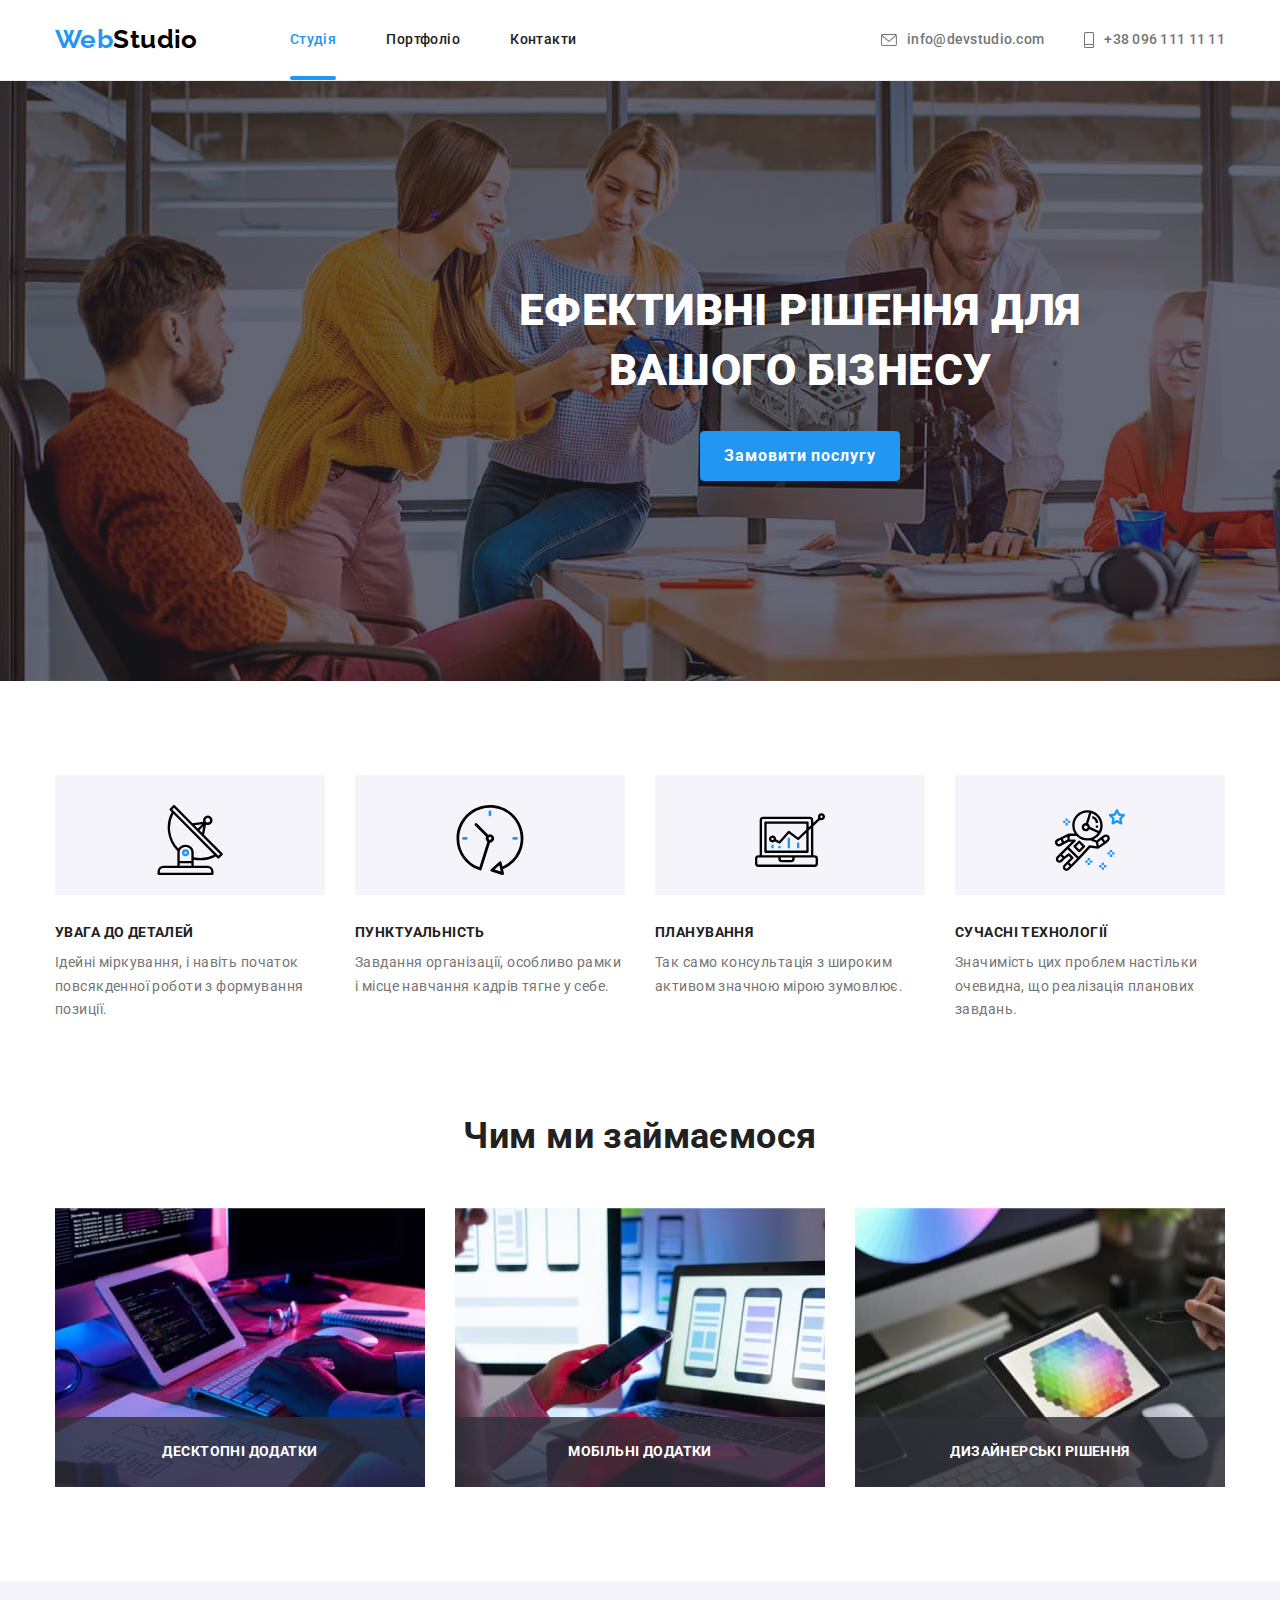
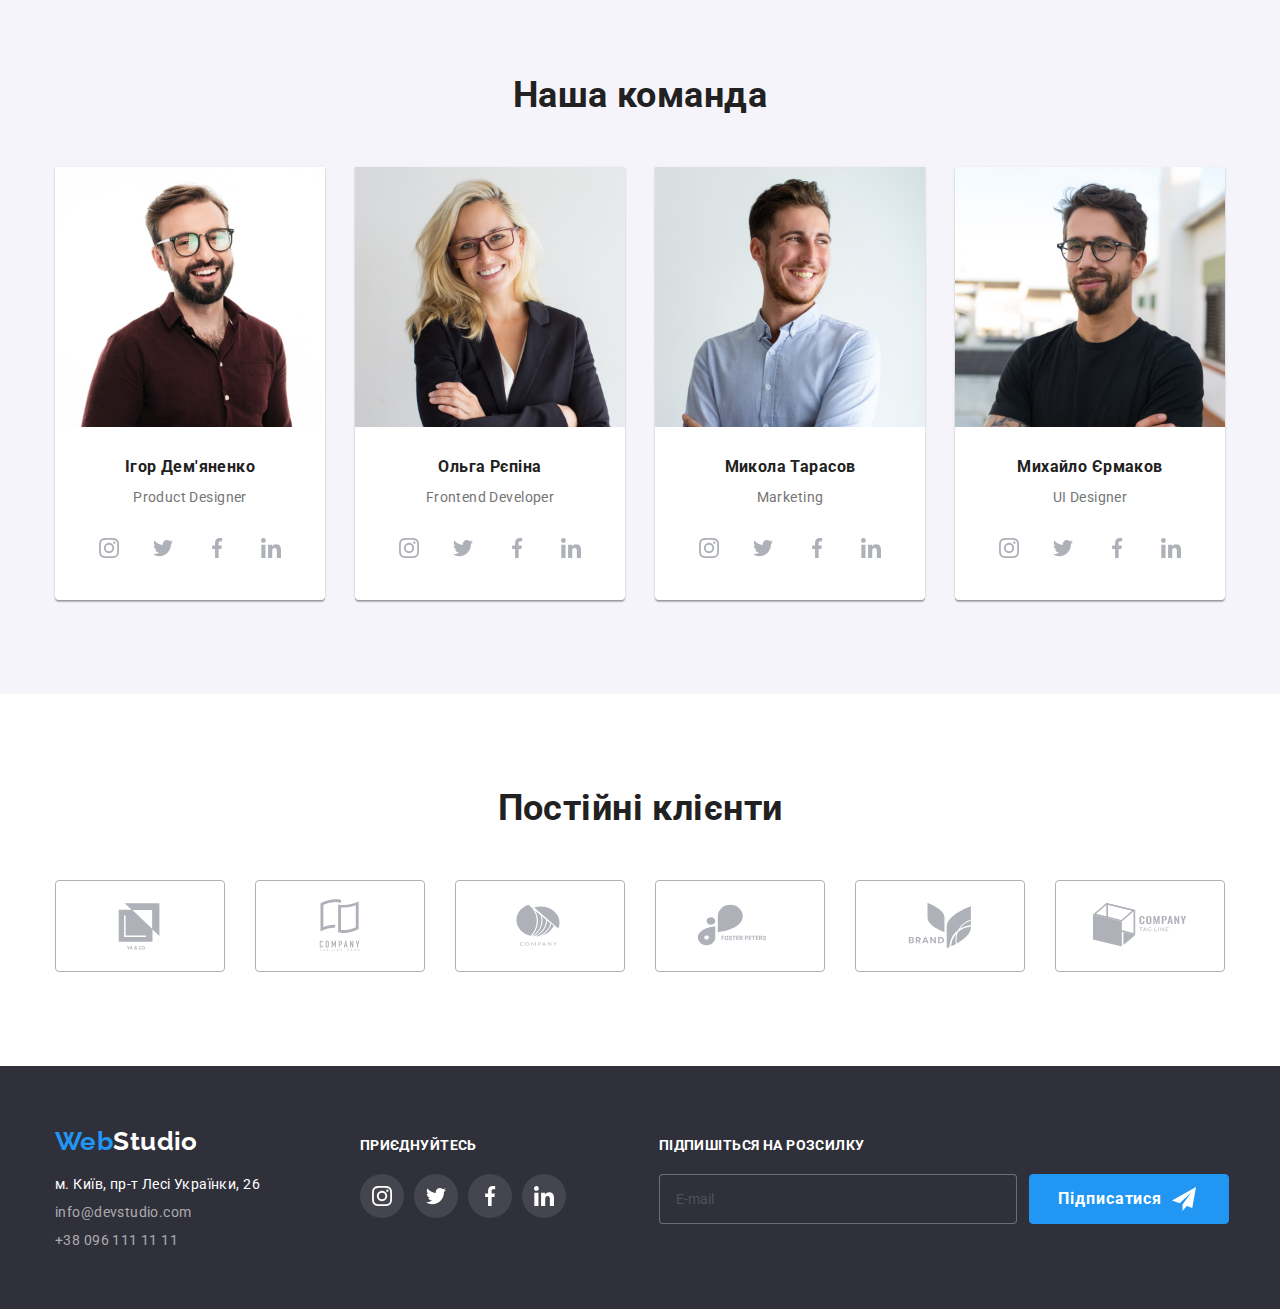
==== index.html @ 2841c22f "виправлення зауважень ментора" ====
<!DOCTYPE html>
<html lang="uk">

<head>
    <meta charset="UTF-8">
    <meta http-equiv="X-UA-Compatible" content="IE=edge">
    <meta name="viewport" content="width=device-width, initial-scale=1.0">
    <title>Студія дизайну</title>
    <link rel="stylesheet" href="https://cdnjs.cloudflare.com/ajax/libs/modern-normalize/1.1.0/modern-normalize.min.css">
    <link rel="preconnect" href="https://fonts.googleapis.com">
    <link rel="preconnect" href="https://fonts.gstatic.com" crossorigin>
    <link href="https://fonts.googleapis.com/css2?family=Raleway:wght@700&family=Roboto:wght@400;500;700;900&display=swap" rel="stylesheet">
    <link rel="stylesheet" href="./css/styles.css">
</head>

<body class="page">

    <!--Шапка, головна навігація-->

    <header class="header">
        <div class="container">
            <nav class="site-nav">
                <a href="./index.html" class="logo list"><span>Web</span>Studio</a>
                    <ul class="site-nav list">
                    <li class="item"><a href="" class="current link list">Студія</a></li>
                    <li class="item"><a href="./portfolio.html" class="link list">Портфоліо</a></li>
                    <li class="item"><a href="" class="link list">Контакти</a></li>
                </ul>
            </nav>        
        
            <ul class="phone-email list">
                
                <li class="item">
                    <a href="mailto:info@devstudio.com" class="list link">
                    <svg class="phone-icon" width="16" height="12">
                        <use href="./images/sprit.svg#envelope"></use>
                    </svg>
                info@devstudio.com</a></li>
                
                <li class="item">
                    <a href="tel:+380961111111" class="list link">
                    <svg class="phone-icon" width="10" height="16">
                        <use href="./images/sprit.svg#vector"></use>
                    </svg>
                    +38 096 111 11 11</a></li>
            </ul>
        </div>
    </header>

    <!--Герой-->

    <main>
        <section class="hero">
            <div class="container">
                <h1 class="hero-title">Ефективні рішення для вашого бізнесу</h1>
                <button data-modal-open type="button" class="button button-primery">Замовити послугу</button>

    <!--Модальне вікно-->

                <div data-modal class="backdrop is-hidden">
                    <div class="modal">
                        <form class="form">
                            <button data-modal-close type="button" class="button-modal">
                                <svg width="18" height="18">
                                    <use href="./images/icon.svg#icon-close"></use>
                                </svg>
                            </button>
                            <div class="text-mod">Залиште свої дані, ми вам передзвонимо</div>
                            <div class="form-fild">
                                <label class="form-label" for="name">
                                    <span class="text-modal">Ім'я</span>
                                </label>
                                <input class="form-input" type="text" name="name" id="name">
                                <span class="modal-icon">
                                    <svg width="18" height="18">
                                        <use href="./images/icon.svg#icon-person"></use>
                                    </svg>
                                </span>
                            </div>
                            <div class="form-fild">
                                <label class="form-label" for="phone">
                                    <span class="text-modal">Телефон</span>
                                </label>
                                <input class="form-input" type="tel" name="phone" id="phone">
                                <span class="modal-icon">
                                    <svg width="18" height="18">
                                        <use href="./images/icon.svg#icon-phone"></use>
                                    </svg>
                                </span>
                            </div>
                            <div class="form-fild">
                                <label class="form-label" for="email">
                                   <span class="text-modal">Пошта</span>
                                </label>
                                <input class="form-input" type="email" name="email" id="email">
                                <span class="modal-icon">
                                    <svg width="18" height="18">
                                        <use href="./images/icon.svg#icon-email"></use>
                                    </svg>
                                </span>
                            </div>
    <!--Відгуки-->
                            <div class="form-fild">
                                <label class="form-label" for="comment">
                                    <span class="text-modal">Коментар</span>
                                </label>
                                <textarea class="form-input comment" name="comment" id="comment" rows="5" placeholder="Введіть текст"></textarea>
                            </div>
    <!--Політикаи приватності, чекбокс-->

                            <label class="check">
                                <input class="check-input" type="checkbox">
                                <span class="check-box"></span>
                                <span class="text-mailing">                                Погоджуюся з розсилкою та приймаю</span>
                                <a class="text-mailing text-doc" href="">Умови договору</a>
                            </label>
                            <button type="submit" class="button-primery">Відправити</button>
                        </form>
                    </div>
                </div>
            </div>
        </section>

    <!--Особливості-->

        <section class="section">
            <div class="container">
                <ul class="advance-box list">
                    <li class="item">
                        <div class="tumba">
                            <svg class="icon" width="70" height="70">
                                <use href="./images/sprit.svg#group"></use>
                            </svg>
                        </div>
                        <h3 class="advances-title">УВАГА ДО ДЕТАЛЕЙ</h3>
                        <p class="advances-text">Ідейні міркування, і навіть початок повсякденної роботи з формування позиції.
                        </p>
                    </li>
                    <li class="item">
                        <div class="tumba">
                            <svg class="icon" width="70" height="70">
                                <use href="./images/sprit.svg#clock"></use>
                            </svg>
                        </div>
                        <h3 class="advances-title">ПУНКТУАЛЬНІСТЬ</h3>
                        <p class="advances-text">Завдання організації, особливо рамки і місце навчання кадрів тягне у себе.
                        </p>
                    </li>
                    <li class="item">
                        <div class="tumba">
                            <svg class="icon" width="70" height="70">
                                <use href="./images/sprit.svg#diagram"></use>
                            </svg>
                        </div>
                        <h3 class="advances-title">ПЛАНУВАННЯ</h3>
                        <p class="advances-text">Так само консультація з широким активом значною мірою зумовлює.
                        </p>
                    </li>
                    <li class="item">
                        <div class="tumba">
                            <svg class="icon" width="70" height="70">
                                <use href="./images/sprit.svg#astronaut"></use>
                            </svg>
                        </div>
                        <h3 class="advances-title">СУЧАСНІ ТЕХНОЛОГІЇ</h3>
                        <p class="advances-text">Значимість цих проблем настільки очевидна, що реалізація планових завдань.
                        </p>
                    </li>
                </ul>
            </div>
        </section>

    <!--Чим ми займаємось-->

        <section class="section work">
           <div class="container">
            <h2 class="work-title">Чим ми займаємося</h2>
            <ul class="work-box list">
                <li class="item">
                    <img src="./images/simatic-1.jpg" alt="семантика сайту" width="370" height="278">
                    <div class="work-decor">
                        <h3 class="work-title-2">Десктопні додатки</h3>
                    </div>
                </li>
                <li class="item">
                    <img src="./images/design-2.jpg" alt="дизайн проекту" width="370" height="278">
                    <div class="work-decor">
                        <h3 class="work-title-2">Мобільні додатки</h3>
                    </div>
                </li >
                <li class="item">
                    <img src="./images/color-design-3.jpg" alt="підбір кольору дизайну" width="370" height="278">
                    <div class="work-decor">
                        <h3 class="work-title-2">Дизайнерські рішення</h3>
                    </div>
                </li>
            </ul>
           </div>
        </section>

    <!--Наша команад-->

        <section class="section team">
            <div class="container">
                <h2 class="work-title">Наша команда</h2>
            <ul class="card-team list">
                <li class="item">
                    <img src="./images/product-designer.jpg" alt="Ігор Дем'яненко" width="270" height="260">
                    <div class="team-content">
                        <h3 class="team-title">Ігор Дем'яненко</h3>
                        <p class="text">Product Designer</p>
                        <ul class="social-linc list">
                            <li>
                                <a class="linc" href="">
                                    <svg height="20" width="20">
                                        <use href="./images/sprit.svg#instagram"></use>
                                    </svg>
                                </a>
                            </li>
                            <li>
                                <a class="linc" href="">
                                    <svg height="20" width="20">
                                        <use href="./images/sprit.svg#twitter"></use>
                                    </svg>
                                </a>
                            </li>
                            <li>
                                <a class="linc" href="">
                                    <svg height="20" width="20">
                                        <use href="./images/sprit.svg#facebook"></use>
                                    </svg>
                                </a>
                            </li>
                            <li>
                                <a class="linc" href="">
                                    <svg height="20" width="20">
                                        <use href="./images/sprit.svg#linkedin" ></use>
                                    </svg>
                                </a>
                            </li>
                        </ul>
                    </div>
                </li>
                <li class="item">
                    <img src="images/frontend-developer.jpg" alt="Ольга Рєпіна" width="270" height="260">
                    <div class="team-content">
                        <h3 class="team-title">Ольга Рєпіна</h3>
                        <p class="text">Frontend Developer</p>
                        <ul class="social-linc list">
                            <li>
                                <a class="linc" href="">
                                    <svg height="20" width="20">
                                        <use href="./images/sprit.svg#instagram"></use>
                                    </svg>
                                </a>
                            </li>
                            <li>
                                <a class="linc" href="">
                                    <svg height="20" width="20">
                                        <use href="./images/sprit.svg#twitter"></use>
                                    </svg>
                                </a>
                            </li>
                            <li>
                                <a class="linc" href="">
                                    <svg height="20" width="20">
                                        <use href="./images/sprit.svg#facebook"></use>
                                    </svg>
                                </a>
                            </li>
                            <li>
                                <a class="linc" href="">
                                    <svg height="20" width="20">
                                        <use href="./images/sprit.svg#linkedin"></use>
                                    </svg>
                                </a>
                            </li>
                        </ul>
                    </div>
                </li>
                <li class="item">
                    <img src="images/marketing.jpg" alt="Микола Тарасов" width="270" height="260">
                    <div class="team-content">
                        <h3 class="team-title">Микола Тарасов</h3>
                        <p class="text">Marketing</p>
                        <ul class="social-linc list">
                            <li>
                                <a class="linc" href="">
                                    <svg height="20" width="20">
                                        <use href="./images/sprit.svg#instagram"></use>
                                    </svg>
                                </a>
                            </li>
                            <li>
                                <a class="linc" href="">
                                    <svg height="20" width="20">
                                        <use href="./images/sprit.svg#twitter"></use>
                                    </svg>
                                </a>
                            </li>
                            <li>
                                <a class="linc" href="">
                                    <svg height="20" width="20">
                                        <use href="./images/sprit.svg#facebook"></use>
                                    </svg>
                                </a>
                            </li>
                            <li>
                                <a class="linc" href="">
                                    <svg height="20" width="20">
                                        <use href="./images/sprit.svg#linkedin"></use>
                                    </svg>
                                </a>
                            </li>
                        </ul>
                    </div>
                </li>
                <li class="item">
                    <img src="images/ui-designer.jpg" alt="Михайло Єрмаков" width="270" height="260">
                    <div class="team-content">
                        <h3 class="team-title">Михайло Єрмаков</h3>
                        <p class="text">UI Designer</p>
                        <ul class="social-linc list">
                            <li>
                                <a class="linc" href="">
                                    <svg height="20" width="20">
                                        <use href="./images/sprit.svg#instagram"></use>
                                    </svg>
                                </a>
                            </li>
                            <li>
                                <a class="linc" href="">
                                    <svg height="20" width="20">
                                        <use href="./images/sprit.svg#twitter"></use>
                                    </svg>
                                </a>
                            </li>
                            <li>
                                <a class="linc" href="">
                                    <svg height="20" width="20">
                                        <use href="./images/sprit.svg#facebook"></use>
                                    </svg>
                                </a>
                            </li>
                            <li>
                                <a class="linc" href="">
                                    <svg height="20" width="20">
                                        <use href="./images/sprit.svg#linkedin"></use>
                                    </svg>
                                </a>
                            </li>
                        </ul>
                    </div>
                </li>
            </ul>
            </div>
        </section>

    <!--Наші клієни-->
        <section class="section client">
            <div class="container">
                <h2 class="client-titel">Постійні клієнти</h2>
            <ul class="list">
                <li class="client-card">
                    <a class="client-icon" href="">
                        <svg width="106" height="60">
                            <use href="./images/sprit.svg#client-1"></use>
                        </svg>
                    </a>
                </li>
                <li class="client-card">
                    <a class="client-icon" href="">
                        <svg width="106" height="60">
                            <use href="./images/sprit.svg#client-2"></use>
                        </svg>
                    </a>
                </li>
                <li class="client-card">
                    <a class="client-icon" href="">
                        <svg width="106" height="60">
                            <use href="./images/sprit.svg#client-3"></use>
                        </svg>
                    </a>
                </li>
                <li class="client-card">
                    <a class="client-icon" href="">
                        <svg width="106" height="60">
                            <use href="./images/sprit.svg#client-4"></use>
                        </svg>
                    </a>
                </li>
                <li class="client-card">
                    <a class="client-icon" href="">
                        <svg width="106" height="60">
                            <use href="./images/sprit.svg#client-5"></use>
                        </svg>
                    </a>
                </li>
                <li class="client-card">
                    <a class="client-icon" href="">
                        <svg width="106" height="60">
                            <use href="./images/sprit.svg#client-6"></use>
                        </svg>
                    </a></li>
            </ul>
            </div>

        </section>

    </main>

    <!--Підвал-->

    <footer class="site-footer">
        <div class="container">
            <div>
                <a href="./index.html" class="logo logo-footer list"><span>Web</span>Studio</a>
                <address>
                    м. Київ, пр-т Лесі Українки, 26
                    <div class="footer-top">
                        <a class="mail-footer link list" href="mailto:info@devstudio.com">info@devstudio.com</a>
                    </div>
                    <div class="footer-top">
                        <a class="mail-footer link list" href="tel:+380961111111">+38 096 111 11 11</a>
                    </div>
                </address>
            </div>
            <div class="footer-social">
                <p class="footer-titel">ПРИЄДНУЙТЕСЬ</p>
                <ul class="social-linc list">
                    <li>
                        <a class="social-footer linc" href="">
                            <svg height="20" width="20">
                                <use href="./images/sprit.svg#instagram"></use>
                            </svg>
                        </a>
                    </li>
                    <li>
                        <a class="social-footer linc" href="">
                            <svg height="20" width="20">
                                <use href="./images/sprit.svg#twitter"></use>
                            </svg>
                        </a>
                    </li>
                    <li>
                        <a class="social-footer linc" href="">
                            <svg height="20" width="20">
                                <use href="./images/sprit.svg#facebook"></use>
                            </svg>
                        </a>
                    </li>
                    <li>
                        <a class="social-footer linc" href="">
                            <svg height="20" width="20">
                                <use href="./images/sprit.svg#linkedin"></use>
                            </svg>
                        </a>
                    </li>
                </ul>
            </div>

    <!--Розсилка-->
           <div class="mailing-list">
                <p class="footer-titel">ПІДПИШІТЬСЯ НА РОЗСИЛКУ</p>
                <form class="footer-form">
                    <label class="footer-label">
                         <input class="footer-input" placeholder="E-mail">
                    </label>
                    <button type="submit" class="button button-primery button-footer">
                        Підписатися
                        <svg class="icon-footer" height="24" width="24">
                            <use href="./images/icon.svg#icon-send"></use>
                        </svg>
                    </button>
                </form>
            </div>
        </div>
    </footer>
    <script src="./js/modal.js"></script>
</body>

</html>
---- css/styles.css ----
:root {
--primaey-text-color:#757575;
--hed-text-color:#212121;
--accent-logo-color:#2196F3;
--background-color-header: #FFFFFF; 
--hero-backgraund-color:#2F303A;
--link-color:#2196F3;
--backgraund-section: #F5F4FA;
--card-set-gap: 30px;
--background-card-content: rgba(255, 255, 255, 1);
}


.page {
    margin: 0;
    color: var(--primaey-text-color);
        
    font-family: Roboto, sans-serif;
    font-weight: 400;
    font-size: 14px;
    line-height: 1.71;
    letter-spacing: 0.03em;
}


.list {
    list-style: none;
    text-decoration: none;
    padding: 0;
    margin: 0;
}

h1,
h2,
h3,
h4,
h5,
h6,
p,
ul {
    margin: 0;
}

.container {
   width: 1200px;
   margin-left: auto;
   margin-right: auto;
   padding-left: 15px;
   padding-right: 15px;
 }

.section {
    padding-top: 94px;
    padding-bottom: 94px;
}

img {
    display: block;
    max-width: 100%;
    height: auto;
}

/* Logo */
.logo {
    margin-right: 92px;
    padding-top: 24px;
    padding-bottom: 25px;
    color: #000000;

    font-family: 'Raleway', sans-serif;
    font-weight: 700;
    font-size: 26px;
    line-height: 1.19;
}


span {
    color: var(--accent-logo-color);
}

.header {
    background-color: var(--background-color-header);
    border-bottom: 1px solid #ECECEC;
}

.header .container {
    display: flex;
}

/*Nav sayte*/
.site-nav,
.site-nav .link {
    display: flex;
}


.site-nav .item + .item {
    margin-left: 50px;
}

.site-nav .link {
    position: relative;
    color: #212121;

    padding-top: 32px;
    padding-bottom: 32px;

    font-weight: 500;
    font-size: 14px;
    line-height: 1.14;

    transition: color 250ms cubic-bezier(0.4, 0, 0.2, 1);
}

.site-nav .link:hover,
.site-nav .link:focus {
    color: var(--link-color);
}

.site-nav .link.current {
    color: var(--link-color);
}

.site-nav .current::after {
    content: '';
    display: block;

    position: absolute;
    left: 0;
    bottom: 0;
    width: 100%;
    height: 4px;

    background-color: #2196F3;
    border-radius: 2px;
}

.phone-email {
    display: flex;
    margin-left: auto;
    align-items: center;
}

.phone-email .link {
    display: flex;
    align-items: center;
    padding-top: 32px;
    padding-bottom: 32px;
    color: var(--primaey-text-color);
    fill: var(--primaey-text-color);

    font-weight: 500;
    font-size: 14px;
    line-height: 1.14;
    letter-spacing: 0.02em;

    transition: color 250ms cubic-bezier(0.4, 0, 0.2, 1),
    fill 250ms cubic-bezier(0.4, 0, 0.2, 1);
}

.phone-icon {
    height: 16px;
    margin-right: 10px;

}
.phone-email .item.item:not(:last-child) {
    margin-right: 40px;

}
.phone-email .link:hover,
.phone-email .link:focus {
    color: var(--link-color);
    fill: var(--link-color);
}


/* Herо */
.hero {
    width: 1600px;
    margin-left: auto;
    margin-right: auto;
    padding-top: 200px;
    padding-bottom: 200px;

    background-image:linear-gradient(
    rgba(47, 48, 58, 0.4),
    rgba(47, 48, 58, 0.4)),
    url(../images/bacgraund-hero.jpg);
    background-color:#C4C4C4;
    background-repeat: no-repeat;
    background-position: center;

    text-align: center;
    text-transform: uppercase;
}

.hero-title {
    margin-top: 0;
    margin-left: auto;
    margin-right: auto;
    margin-bottom: 30px;
    max-width: 696px;

    color: #FFFFFF;

    font-style: normal;
    font-weight: 900;
    font-size: 44px;
    line-height: 1.36;
}

.backdrop.is-hidden {
    visibility: hidden;
    opacity: 0;
    pointer-events: none;
}

.backdrop {
    z-index: 55;
    position: fixed;
    top: 0;
    left: 0;
    width: 100%;
    height: 100%;

    opacity: 1;
    visibility: visible;
    background: rgba(0, 0, 0, 0.2);
    transition: opacity 250ms cubic-bezier(0.4, 0, 0.2, 1), visibility 250ms cubic-bezier(0.4, 0, 0.2, 1);
}

.modal {
    position: absolute;
    top: 50%;
    left: 50%;
    transform: translate(-50%, -50%) scale(1);

    width: 528px;
    height: 581px;

    background: #FFFFFF;
    box-shadow: 0px 1px 3px rgba(0, 0, 0, 0.12), 0px 1px 1px rgba(0, 0, 0, 0.14), 0px 2px 1px rgba(0, 0, 0, 0.2);
    border-radius: 4px;

    opacity: 1;
    transition: transform 250ms cubic-bezier(0.4, 0, 0.2, 1);
}

.backdrop.is-hidden .modal {
    transform: translate(-50%, -50%) scale(0.6);
}

.button-modal {
    display: flex;
    justify-content: center;
    align-items: center;
    outline: none;

    position: absolute;
    width: 30px;
    height: 30px;
    right: 8px;
    top: 8px;

    padding: 6px;

    background: #FFFFFF;
    border: 1px solid rgba(0, 0, 0, 0.1);
    background-color: transparent;
    border-radius: 50%;

    cursor: pointer;
}

.button-modal:focus,
.button-modal:hover {
    fill: #2196F3;
    transition: fill 250ms cubic-bezier(0.4, 0, 0.2, 1);
}

/* Form */

.form {
    padding: 40px;
}

.text-mod {
    margin-bottom: 12px;

    font-size: 20px;
    font-weight: 700;
    line-height: normal;
    letter-spacing: 0.6px;
    text-transform: none;

    color: #212121;
}

.form-fild {
    display: flex;
    flex-direction: column;
    position: relative;
}

.form-label {
    margin-bottom: 4px;
    text-align: left;
}

.text-modal {
    display: block;

    font-size: 12px;
    line-height: normal;
    letter-spacing: 0.12px;
    text-transform: none;

    color: #757575;
}

::placeholder {
    color: rgba(117, 117, 117, 0.5);
    letter-spacing: 0.01em;
}

.form-input {
    width: 100%;
    height: 40px;

    margin-bottom: 10px;
    padding: 12px 0px 12px 42px;

    border-radius: 4px;
    border: 1px solid rgba(33, 33, 33, 0.20);

    outline: none;
}

.modal-icon {
    position: absolute;
    margin-left: 12px;
    top: 45%;
}

.form-input:hover {
    border: 1px solid #2196F3;
    box-shadow: 0px 2px 1px 0px rgba(0, 0, 0, 0.20), 0px 1px 1px 0px rgba(0, 0, 0, 0.14), 0px 1px 3px 0px rgba(0, 0, 0, 0.12);
    transition: color 250ms cubic-bezier(0.4, 0, 0.2, 1),
    box-shadow 250ms cubic-bezier(0.4, 0, 0.2, 1);
    }


.form-input:focus {
    border: 1px solid #2196F3;

    transition: color 250ms cubic-bezier(0.4, 0, 0.2, 1);
}

.form-input:focus ~ .modal-icon,
.form-input:hover ~ .modal-icon {
    fill: #2196F3;

    transition: fill 250ms cubic-bezier(0.4, 0, 0.2, 1);
}

.text-mailing {
    margin-left: 7px;

    letter-spacing: 0.42px;
    text-transform: none;

    color: #757575;
}

.text-doc {
    text-decoration: underline;
    outline: none;

    color: #2196F3;
}

.comment {
    padding: 12px 16px;
    margin-bottom: 20px;

    height: 120px;
    resize: none;
}

.check {
    padding-left: 15px;
    display: flex;
    margin-bottom: 30px;
    margin-left: 13px;
    align-items: center;

}

.check-input {
    position: absolute;
    width: 1px;
    height: 1px;
    overflow: hidden;
    clip: rect(0 0 0 0);
}

.check-box {
    position: absolute;
    display: inline-block;
    margin-left: -15px;
    width: 16px;
    height: 15px;
    background-image: url(../images/check.svg);
}

.check-input:hover + .check-box,
.check-input:focus + .check-box {
    background-image: url(../images/check-focus.svg);
}

.check-input:checked + .check-box {
    border-radius: 2px;
    background-color: #2196F3;
    background-image: url(../images/icon\ check.svg);
    background-size: contain;
    background-origin: content-box;

    transition: color 250ms cubic-bezier(0.4, 0, 0.2, 1)
}



/* Аdvances */

.advance-box {
    display: flex;
}

.tumba {
    display: flex;
    padding: 30px 100px;
    margin-bottom: 30px;
    height: 120px;
    background-color: var(--backgraund-section);
}

.advance-box .item{
    width: 270px;
}

.advance-box > .item:not(:last-child) {
    margin-right: 30px;
}

.advances-title {
    margin-bottom: 10px;

    color: var(--hed-text-color);

    font-weight: 700;
    font-size: 14px;
    line-height: 1.14;
    text-transform: uppercase;
}

.advances-text {
    font-weight: 400;
    font-size: 14px;
    line-height: 1.71;
}


/* Work */
.work {
    padding-top: 0;
}

.work-box > .item:not(:last-child) {
    margin-right: 30px;
}

.work-box {
    display: flex;
}

.work-title {
    margin-bottom: 50px;

    color: var(--hed-text-color);
    font-weight: 700;
    font-size: 36px;
    line-height: 1.16;
    text-align: center;
}

.work-box .item {
    position: relative;
}

.work-decor {
    position: absolute;
    left: 0;
    bottom: 0;
    width: 100%;
    height: 70px;
    
    background-color: rgba(47, 48, 58, 0.8);
}

.work-title-2 {
    margin-top: 27px;

    font-weight: 700;
    font-size: 14px;
    line-height: 1.14;
    text-align: center;
    text-transform: uppercase;

    color: #FFFFFF;
}


/* Team */
.team {
    background-color: var(--backgraund-section);
}

.team-title {
    margin-bottom: 10px;

    color: var(--hed-text-color);

    font-style: normal;
    font-weight: 700;
    line-height: 1.19;
    text-align: center;
}

/* Card Team */

.card-team {
    padding: 0;
    margin: 0;
    list-style: none;

    display: flex;
    flex-wrap: wrap;
    margin-left: calc(-1 * var(--card-set-gap));
    margin-top: calc(-1 * var(--card-set-gap));
}

.card-team > .item {
    flex-basis: calc(100% / 4 - var(--card-set-gap));
    margin-left: var(--card-set-gap);
    margin-top: var(--card-set-gap);

    box-shadow: 0px 1px 3px rgba(0, 0, 0, 0.12), 0px 1px 1px rgba(0, 0, 0, 0.14), 0px 2px 1px rgba(0, 0, 0, 0.2);
    border-radius: 0px 0px 4px 4px;
    background-color: var(--background-card-content);
}

.team-content {
    padding: 30px 32px;
}

.team .text {
    margin-bottom: 16px;
    text-align: center;
}

.social-linc {
    display: flex;
    justify-content: space-between;
    align-items: center;
}

.team .linc {
    display: flex;
    align-items: center;
    justify-content: center;
    width: 44px;
    height: 44px;
    border-radius: 50%;
    fill: #AFB1B8;

    transition: background-color 250ms cubic-bezier(0.4, 0, 0.2, 1),
    fill 250ms cubic-bezier(0.4, 0, 0.2, 1);
}

.social-linc .linc:hover,
.social-linc .linc:focus {
    background-color: var(--link-color);
    fill: #FFFFFF;
}

    /* Client */

.client-titel {
    margin-bottom: 50px;

    color: var(--hed-text-color);

    font-style: normal;
    font-weight: 700;
    font-size: 36px;
    line-height: 1.16;
    text-align: center;
}

.client .list {
    display: flex;
    justify-content: space-between;
}

.client-card:not(:last-child) {
    margin-right: 30px;

}
.client-icon {
    display: flex;
    justify-content: center;
    align-items: center;
    width: 170px;
    height: 92px;
    color: var(--primaey-text-color);
    fill: #AFB1B8;
    border: 1px Solid #AFB1B8;
    border-radius: 4px;

    transition: border 250ms cubic-bezier(0.4, 0, 0.2, 1),
    fill 250ms cubic-bezier(0.4, 0, 0.2, 1);
}

.client-icon:hover,
.client-icon:focus {
    border-color: var(--link-color);
    fill: var(--link-color);
}
    /* Footer */
footer {
    color: #FFFFFF;
    background: #2F303A;
}

address {
    width: 231px;

    font-style: normal;
    font-weight: 400;
    font-size: 14px;
    line-height: 1.14;

    color: #FFFFFF;
}

.logo-footer {
    display: flex;
    padding: 0;
    margin-bottom: 20px;
    
    color: #FFFFFF;
 }

.site-footer {
    padding-top: 60px;
    padding-bottom: 60px;
}

.site-footer .container {
    display: flex;
    align-items: baseline;
}

.mail-footer {
    color: rgba(255, 255, 255, 0.6);
}

.footer-top {
    margin-top: 12px;
}

.site-footer .link:focus,
.site-footer .link:hover {
    color: var (--link-color);
}

.footer-titel {
    margin-bottom: 20px;

    color: #FFFFFF;

    font-style: normal;
    font-weight: 700;
    font-size: 14px;
    line-height: 1.14;
}

.footer-social {
    margin-left:70px;
}

.social-linc {
    width: 206px;
}

.social-footer {
    display: flex;
    align-items: center;
    justify-content: center;
    background-image: linear-gradient(
    rgba(255, 255, 255, 0.1),
    rgba(255, 255, 255, 0.1));
    width: 44px;
    height: 44px;
    border-radius: 50%;
    fill: #FFFFFF;

    transition: background-color 250ms cubic-bezier(0.4, 0, 0.2, 1);
}

/* Mailing list*/

.mailing-list {
    margin-left: 93px;
}
.footer-form {
    display: flex;
    align-items: center;
}

.footer-input {
    width: 358px;
    height: 50px;
    padding: 15px 16px;

    border:  1px solid rgba(255, 255, 255, 0.3);
    border-radius: 4px;

    color: rgba(255, 255, 255, 0.6);
    background-color: rgba(47, 48, 58, 1);
}

.placeholder {
    font-size: 16px;
    font-weight: 400;
    line-height: 20px;
    letter-spacing: 0.03em;

    text-align: left;
    color: rgba(255, 255, 255, 0.6);
}

.icon-footer {
    margin-left: 10px;
}

/* Button */
.button {
    display: inline-block;
    border: 1px solid transparent;

    font-weight: 700;
    font-size: 16px;
    line-height: 1.87;
    letter-spacing: 0.06em;
    text-align: center;
       
    cursor: pointer;
    transition: opacity 250ms cubic-bezier(0.4, 0, 0.2, 1);
}

.button-primery {
    height: 50px;
    min-width: 200px;
    border-color: var(--link-color);   
    border-radius: 4px;

    color: #FFFFFF;
    background-color: var(--accent-logo-color);
}

.button-footer {
    display: flex;
    align-items: center;

    margin-left: 12px;
    padding: 10px 28px;
}

.button-secondary {
    padding: 6px 22px;

    color: #212121;
    background-color:#F5F4FA;
    border: 1px solid transparent;
    border-radius: 4px;

    transition: color 250ms cubic-bezier(0.4, 0, 0.2, 1),
            background-color 250ms cubic-bezier(0.4, 0, 0.2, 1),
            box-shadow 250ms cubic-bezier(0.4, 0, 0.2, 1);
}

.button-secondary:hover,
.button-secondary:focus {
    color: #FFFFFF;
    background-color: var(--link-color);
    box-shadow: 0px 3px 1px rgba(0, 0, 0, 0.1),
        0px 1px 2px rgba(0, 0, 0, 0.08),
        0px 2px 2px rgba(0, 0, 0, 0.12);
}

.button-secondary.current {
    color: #FFFFFF;
    background-color: var(--link-color);
}


/* Portfolio */
.portfolio-nav {
    margin-bottom: 50px;
    display: flex;
    justify-content: center;
}

.portfolio-nav .item:not(:last-child) {
    margin-right: 8px;
}


.portfolio-titel {
    color: var(--hed-text-color);

    font-style: normal;
    font-weight: 700;
    font-size: 18px;
    line-height: 2;
}

.portfolio-text {
    margin-top: 4px;
    
    color: var(--primaey-text-color);

    font-weight: 400;
    font-size: 16px;
    line-height: 1.87;
}

/* Cars SET */
.card-set {
    padding: 0;
    margin: 0;
    list-style: none;

    display: flex;
    flex-wrap: wrap;
    margin-left: calc(-1 * var(--card-set-gap));
    margin-top: calc(-1 * var(--card-set-gap));
}

.card-set > .item {
    border: 1px solid #EEEEEE;
    flex-basis: calc(100% / 3 - var(--card-set-gap));
    margin-left: var(--card-set-gap);
    margin-top: var(--card-set-gap);
}

/* CARD */
.card {
    transition: box-shadow 250ms cubic-bezier(0.4, 0, 0.2, 1);
}

.card:hover,
.card:focus {
    display: block;
    box-shadow: 0px 1px 1px rgba(0, 0, 0, 0.12),
    0px 4px 4px rgba(0, 0, 0, 0.06),
    1px 4px 6px rgba(0, 0, 0, 0.16);
}

.card-content {
    padding: 20px 25px;
    border-top: 0;
    border: 1px solid #EEEEEE;

    background-color: var(--background-card-content);

}

.card-thumb {
    position: relative;
    overflow: hidden;
}

.card-overlay {
    position: absolute;
    top: 0;
    left: 0;
    width: 100%;
    height: 100%;
    
    padding: 63px 24px;

    font-weight: 400;
    font-size: 18px;
    line-height: 1.59;

    color: #FFFFFF;

    background-color: rgba(33, 150, 243, 0.9);;
    opacity: 0;
    transform: translatey(100%);
    transition: transform 250ms cubic-bezier(0.4, 0, 0.2, 1),
    opacity 250ms cubic-bezier(0.4, 0, 0.2, 1),
    box-shadow 250ms cubic-bezier(0.4, 0, 0.2, 1);
}

.card:hover .card-overlay {
    transform: translatex(0);
    opacity: 1;
}
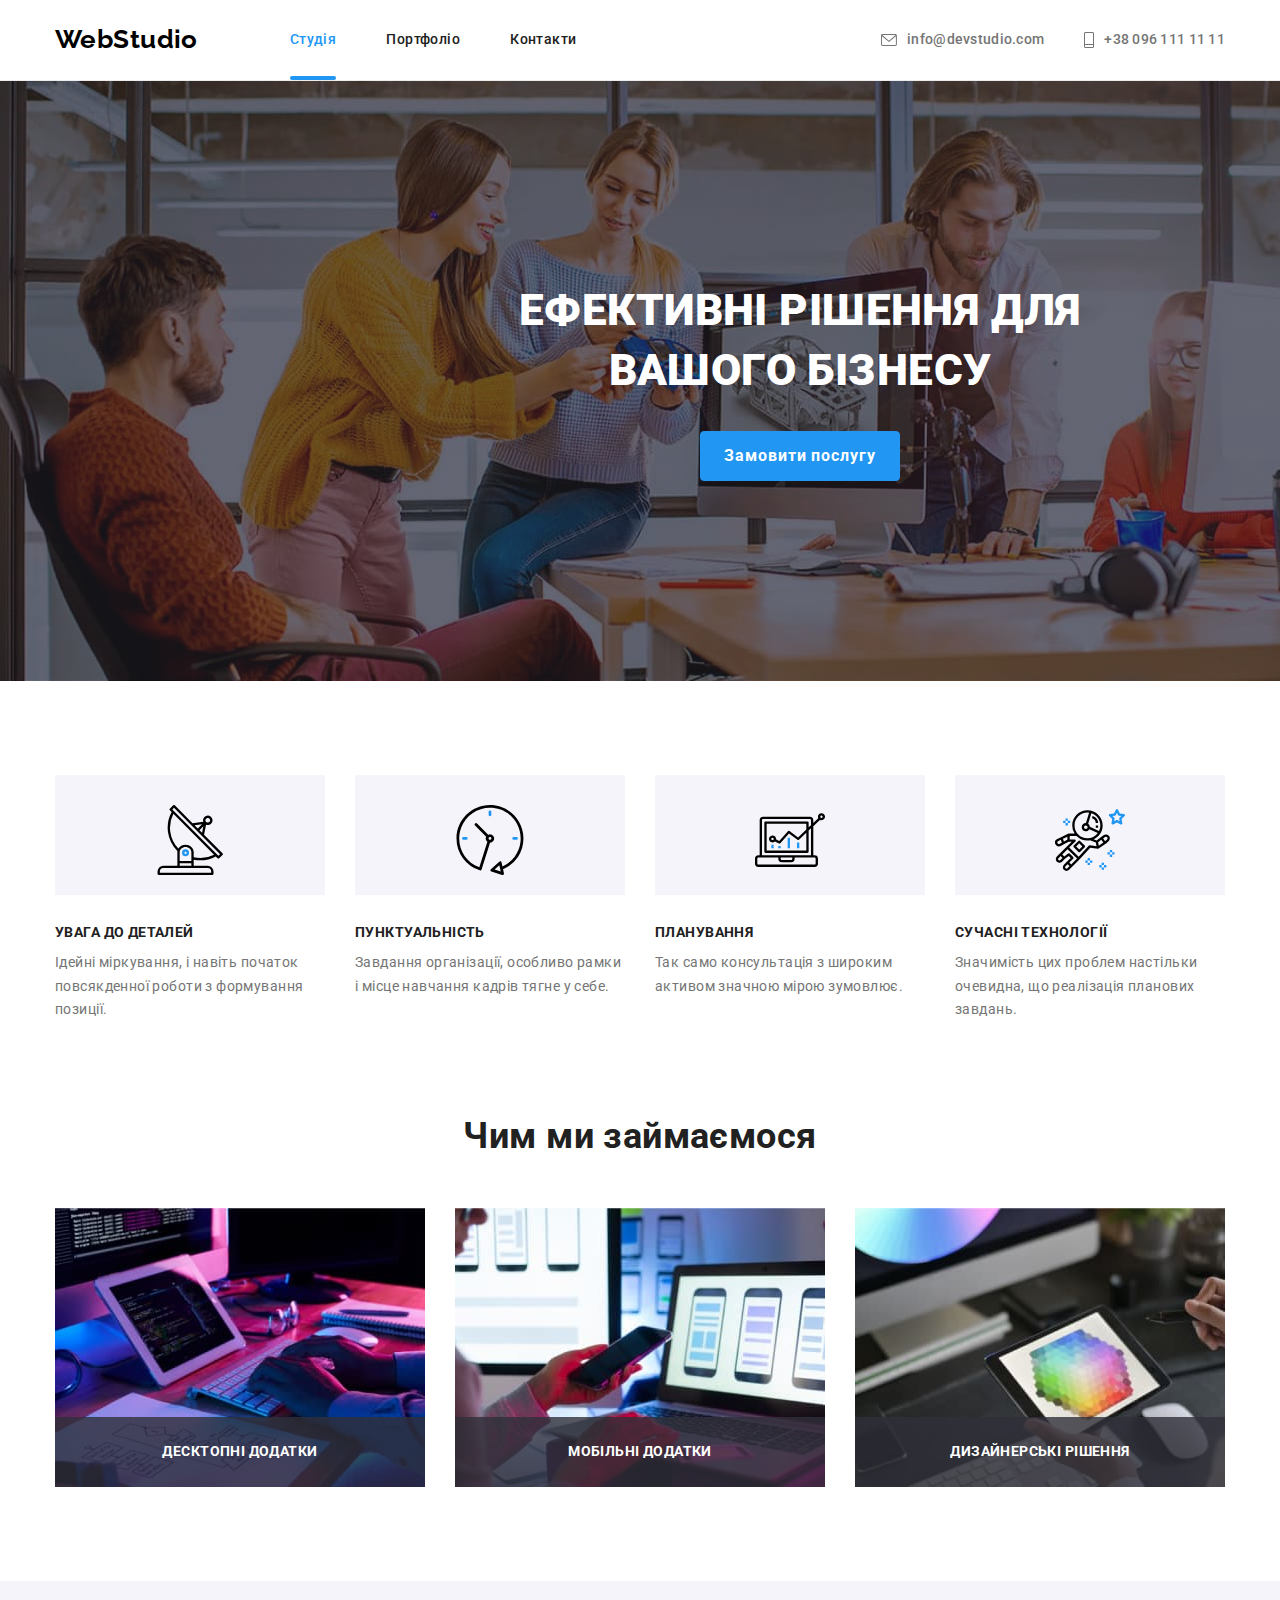
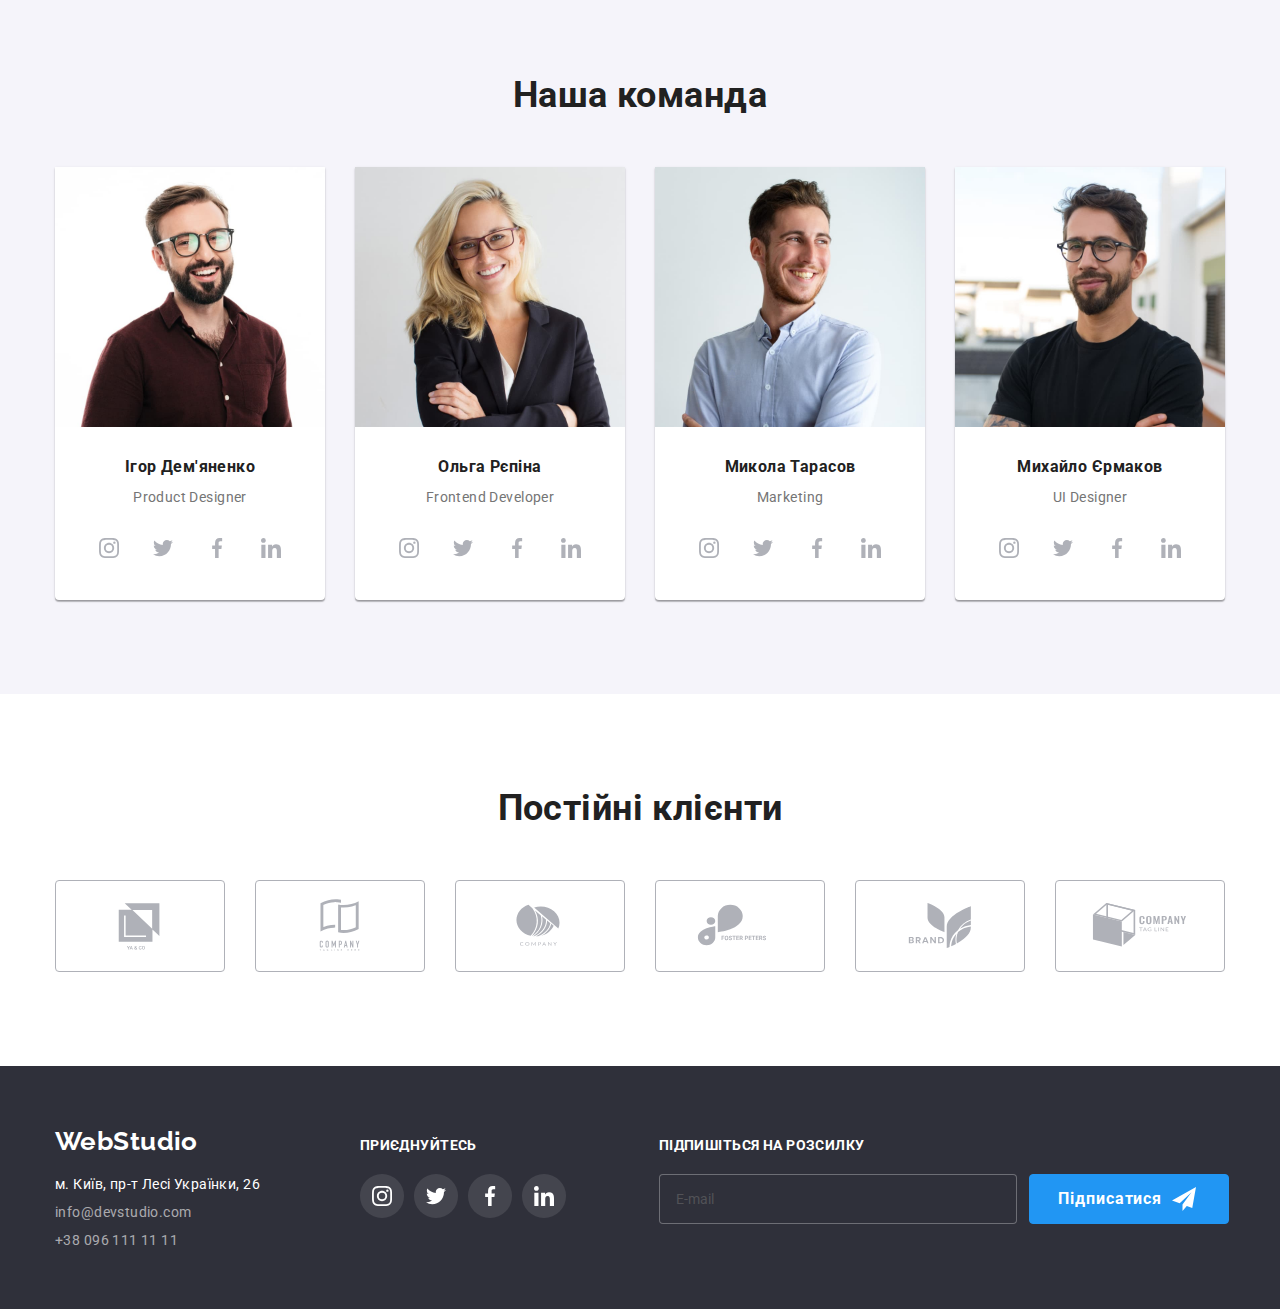
==== commit a44d13f5: "hedear" ====
--- a/index.html
+++ b/index.html
@@ -6,10 +6,13 @@
     <meta http-equiv="X-UA-Compatible" content="IE=edge">
     <meta name="viewport" content="width=device-width, initial-scale=1.0">
     <title>Студія дизайну</title>
-    <link rel="stylesheet" href="https://cdnjs.cloudflare.com/ajax/libs/modern-normalize/1.1.0/modern-normalize.min.css">
+    <link rel="stylesheet"
+        href="https://cdnjs.cloudflare.com/ajax/libs/modern-normalize/1.1.0/modern-normalize.min.css">
     <link rel="preconnect" href="https://fonts.googleapis.com">
     <link rel="preconnect" href="https://fonts.gstatic.com" crossorigin>
-    <link href="https://fonts.googleapis.com/css2?family=Raleway:wght@700&family=Roboto:wght@400;500;700;900&display=swap" rel="stylesheet">
+    <link
+        href="https://fonts.googleapis.com/css2?family=Raleway:wght@700&family=Roboto:wght@400;500;700;900&display=swap"
+        rel="stylesheet">
     <link rel="stylesheet" href="./css/styles.css">
 </head>
 
@@ -18,31 +21,33 @@
     <!--Шапка, головна навігація-->
 
     <header class="header">
-        <div class="container">
+        <div class="header__container container">
             <nav class="site-nav">
                 <a href="./index.html" class="logo list"><span>Web</span>Studio</a>
-                    <ul class="site-nav list">
+                <ul class="site-nav list">
                     <li class="item"><a href="" class="current link list">Студія</a></li>
                     <li class="item"><a href="./portfolio.html" class="link list">Портфоліо</a></li>
                     <li class="item"><a href="" class="link list">Контакти</a></li>
                 </ul>
-            </nav>        
-        
+            </nav>
+
             <ul class="phone-email list">
-                
+
                 <li class="item">
                     <a href="mailto:info@devstudio.com" class="list link">
-                    <svg class="phone-icon" width="16" height="12">
-                        <use href="./images/sprit.svg#envelope"></use>
-                    </svg>
-                info@devstudio.com</a></li>
-                
+                        <svg class="phone-icon" width="16" height="12">
+                            <use href="./images/sprit.svg#envelope"></use>
+                        </svg>
+                        info@devstudio.com</a>
+                </li>
+
                 <li class="item">
                     <a href="tel:+380961111111" class="list link">
-                    <svg class="phone-icon" width="10" height="16">
-                        <use href="./images/sprit.svg#vector"></use>
-                    </svg>
-                    +38 096 111 11 11</a></li>
+                        <svg class="phone-icon" width="10" height="16">
+                            <use href="./images/sprit.svg#vector"></use>
+                        </svg>
+                        +38 096 111 11 11</a>
+                </li>
             </ul>
         </div>
     </header>
@@ -55,7 +60,7 @@
                 <h1 class="hero-title">Ефективні рішення для вашого бізнесу</h1>
                 <button data-modal-open type="button" class="button button-primery">Замовити послугу</button>
 
-    <!--Модальне вікно-->
+                <!--Модальне вікно-->
 
                 <div data-modal class="backdrop is-hidden">
                     <div class="modal">
@@ -90,7 +95,7 @@
                             </div>
                             <div class="form-fild">
                                 <label class="form-label" for="email">
-                                   <span class="text-modal">Пошта</span>
+                                    <span class="text-modal">Пошта</span>
                                 </label>
                                 <input class="form-input" type="email" name="email" id="email">
                                 <span class="modal-icon">
@@ -99,19 +104,20 @@
                                     </svg>
                                 </span>
                             </div>
-    <!--Відгуки-->
+                            <!--Відгуки-->
                             <div class="form-fild">
                                 <label class="form-label" for="comment">
                                     <span class="text-modal">Коментар</span>
                                 </label>
-                                <textarea class="form-input comment" name="comment" id="comment" rows="5" placeholder="Введіть текст"></textarea>
+                                <textarea class="form-input comment" name="comment" id="comment" rows="5"
+                                    placeholder="Введіть текст"></textarea>
                             </div>
-    <!--Політикаи приватності, чекбокс-->
+                            <!--Політикаи приватності, чекбокс-->
 
                             <label class="check">
                                 <input class="check-input" type="checkbox">
                                 <span class="check-box"></span>
-                                <span class="text-mailing">                                Погоджуюся з розсилкою та приймаю</span>
+                                <span class="text-mailing"> Погоджуюся з розсилкою та приймаю</span>
                                 <a class="text-mailing text-doc" href="">Умови договору</a>
                             </label>
                             <button type="submit" class="button-primery">Відправити</button>
@@ -121,288 +127,292 @@
             </div>
         </section>
 
-    <!--Особливості-->
+        <!--Advantages-->
 
         <section class="section">
             <div class="container">
-                <ul class="advance-box list">
-                    <li class="item">
-                        <div class="tumba">
-                            <svg class="icon" width="70" height="70">
+                <ul class="advantages list">
+                    <li class="advantages__item">
+                        <div class="advantages__tumba">
+                            <svg width="70" height="70">
                                 <use href="./images/sprit.svg#group"></use>
                             </svg>
                         </div>
-                        <h3 class="advances-title">УВАГА ДО ДЕТАЛЕЙ</h3>
-                        <p class="advances-text">Ідейні міркування, і навіть початок повсякденної роботи з формування позиції.
+                        <h3 class="advantages__title">УВАГА ДО ДЕТАЛЕЙ</h3>
+                        <p class="advantages__text">Ідейні міркування, і навіть початок повсякденної роботи з формування
+                            позиції.
                         </p>
                     </li>
-                    <li class="item">
-                        <div class="tumba">
-                            <svg class="icon" width="70" height="70">
+                    <li class="advantages__item">
+                        <div class="advantages__tumba">
+                            <svg width="70" height="70">
                                 <use href="./images/sprit.svg#clock"></use>
                             </svg>
                         </div>
-                        <h3 class="advances-title">ПУНКТУАЛЬНІСТЬ</h3>
-                        <p class="advances-text">Завдання організації, особливо рамки і місце навчання кадрів тягне у себе.
+                        <h3 class="advantages__title">ПУНКТУАЛЬНІСТЬ</h3>
+                        <p class="advantages__text">Завдання організації, особливо рамки і місце навчання кадрів тягне у
+                            себе.
                         </p>
                     </li>
-                    <li class="item">
-                        <div class="tumba">
-                            <svg class="icon" width="70" height="70">
+                    <li class="advantages__item">
+                        <div class="advantages__tumba">
+                            <svg width="70" height="70">
                                 <use href="./images/sprit.svg#diagram"></use>
                             </svg>
                         </div>
-                        <h3 class="advances-title">ПЛАНУВАННЯ</h3>
-                        <p class="advances-text">Так само консультація з широким активом значною мірою зумовлює.
+                        <h3 class="advantages__title">ПЛАНУВАННЯ</h3>
+                        <p class="advantages__text">Так само консультація з широким активом значною мірою зумовлює.
                         </p>
                     </li>
-                    <li class="item">
-                        <div class="tumba">
-                            <svg class="icon" width="70" height="70">
+                    <li class="advantages__item">
+                        <div class="advantages__tumba">
+                            <svg width="70" height="70">
                                 <use href="./images/sprit.svg#astronaut"></use>
                             </svg>
                         </div>
-                        <h3 class="advances-title">СУЧАСНІ ТЕХНОЛОГІЇ</h3>
-                        <p class="advances-text">Значимість цих проблем настільки очевидна, що реалізація планових завдань.
+                        <h3 class="advantages__title">СУЧАСНІ ТЕХНОЛОГІЇ</h3>
+                        <p class="advantages__text">Значимість цих проблем настільки очевидна, що реалізація планових
+                            завдань.
                         </p>
                     </li>
                 </ul>
             </div>
         </section>
 
-    <!--Чим ми займаємось-->
-
-        <section class="section work">
-           <div class="container">
-            <h2 class="work-title">Чим ми займаємося</h2>
-            <ul class="work-box list">
-                <li class="item">
-                    <img src="./images/simatic-1.jpg" alt="семантика сайту" width="370" height="278">
-                    <div class="work-decor">
-                        <h3 class="work-title-2">Десктопні додатки</h3>
-                    </div>
-                </li>
-                <li class="item">
-                    <img src="./images/design-2.jpg" alt="дизайн проекту" width="370" height="278">
-                    <div class="work-decor">
-                        <h3 class="work-title-2">Мобільні додатки</h3>
-                    </div>
-                </li >
-                <li class="item">
-                    <img src="./images/color-design-3.jpg" alt="підбір кольору дизайну" width="370" height="278">
-                    <div class="work-decor">
-                        <h3 class="work-title-2">Дизайнерські рішення</h3>
-                    </div>
-                </li>
-            </ul>
-           </div>
+        <!--About us-->
+
+        <section class="abaut-us section ">
+            <div class="container">
+                <h2 class="title">Чим ми займаємося</h2>
+                <ul class="abaut-us__box list">
+                    <li class="abaut-us__item">
+                        <img src="./images/simatic-1.jpg" alt="семантика сайту" width="370" height="278">
+                        <div class="abaut-us__decor">
+                            <h3 class="abaut-us__title">Десктопні додатки</h3>
+                        </div>
+                    </li>
+                    <li class="abaut-us__item">
+                        <img src="./images/design-2.jpg" alt="дизайн проекту" width="370" height="278">
+                        <div class="abaut-us__decor">
+                            <h3 class="abaut-us__title">Мобільні додатки</h3>
+                        </div>
+                    </li>
+                    <li class="abaut-us__item">
+                        <img src="./images/color-design-3.jpg" alt="підбір кольору дизайну" width="370" height="278">
+                        <div class="abaut-us__decor">
+                            <h3 class="abaut-us__title">Дизайнерські рішення</h3>
+                        </div>
+                    </li>
+                </ul>
+            </div>
         </section>
 
-    <!--Наша команад-->
+        <!--Наша команад-->
 
         <section class="section team">
             <div class="container">
-                <h2 class="work-title">Наша команда</h2>
-            <ul class="card-team list">
-                <li class="item">
-                    <img src="./images/product-designer.jpg" alt="Ігор Дем'яненко" width="270" height="260">
-                    <div class="team-content">
-                        <h3 class="team-title">Ігор Дем'яненко</h3>
-                        <p class="text">Product Designer</p>
-                        <ul class="social-linc list">
-                            <li>
-                                <a class="linc" href="">
-                                    <svg height="20" width="20">
-                                        <use href="./images/sprit.svg#instagram"></use>
-                                    </svg>
-                                </a>
-                            </li>
-                            <li>
-                                <a class="linc" href="">
-                                    <svg height="20" width="20">
-                                        <use href="./images/sprit.svg#twitter"></use>
-                                    </svg>
-                                </a>
-                            </li>
-                            <li>
-                                <a class="linc" href="">
-                                    <svg height="20" width="20">
-                                        <use href="./images/sprit.svg#facebook"></use>
-                                    </svg>
-                                </a>
-                            </li>
-                            <li>
-                                <a class="linc" href="">
-                                    <svg height="20" width="20">
-                                        <use href="./images/sprit.svg#linkedin" ></use>
-                                    </svg>
-                                </a>
-                            </li>
-                        </ul>
-                    </div>
-                </li>
-                <li class="item">
-                    <img src="images/frontend-developer.jpg" alt="Ольга Рєпіна" width="270" height="260">
-                    <div class="team-content">
-                        <h3 class="team-title">Ольга Рєпіна</h3>
-                        <p class="text">Frontend Developer</p>
-                        <ul class="social-linc list">
-                            <li>
-                                <a class="linc" href="">
-                                    <svg height="20" width="20">
-                                        <use href="./images/sprit.svg#instagram"></use>
-                                    </svg>
-                                </a>
-                            </li>
-                            <li>
-                                <a class="linc" href="">
-                                    <svg height="20" width="20">
-                                        <use href="./images/sprit.svg#twitter"></use>
-                                    </svg>
-                                </a>
-                            </li>
-                            <li>
-                                <a class="linc" href="">
-                                    <svg height="20" width="20">
-                                        <use href="./images/sprit.svg#facebook"></use>
-                                    </svg>
-                                </a>
-                            </li>
-                            <li>
-                                <a class="linc" href="">
-                                    <svg height="20" width="20">
-                                        <use href="./images/sprit.svg#linkedin"></use>
-                                    </svg>
-                                </a>
-                            </li>
-                        </ul>
-                    </div>
-                </li>
-                <li class="item">
-                    <img src="images/marketing.jpg" alt="Микола Тарасов" width="270" height="260">
-                    <div class="team-content">
-                        <h3 class="team-title">Микола Тарасов</h3>
-                        <p class="text">Marketing</p>
-                        <ul class="social-linc list">
-                            <li>
-                                <a class="linc" href="">
-                                    <svg height="20" width="20">
-                                        <use href="./images/sprit.svg#instagram"></use>
-                                    </svg>
-                                </a>
-                            </li>
-                            <li>
-                                <a class="linc" href="">
-                                    <svg height="20" width="20">
-                                        <use href="./images/sprit.svg#twitter"></use>
-                                    </svg>
-                                </a>
-                            </li>
-                            <li>
-                                <a class="linc" href="">
-                                    <svg height="20" width="20">
-                                        <use href="./images/sprit.svg#facebook"></use>
-                                    </svg>
-                                </a>
-                            </li>
-                            <li>
-                                <a class="linc" href="">
-                                    <svg height="20" width="20">
-                                        <use href="./images/sprit.svg#linkedin"></use>
-                                    </svg>
-                                </a>
-                            </li>
-                        </ul>
-                    </div>
-                </li>
-                <li class="item">
-                    <img src="images/ui-designer.jpg" alt="Михайло Єрмаков" width="270" height="260">
-                    <div class="team-content">
-                        <h3 class="team-title">Михайло Єрмаков</h3>
-                        <p class="text">UI Designer</p>
-                        <ul class="social-linc list">
-                            <li>
-                                <a class="linc" href="">
-                                    <svg height="20" width="20">
-                                        <use href="./images/sprit.svg#instagram"></use>
-                                    </svg>
-                                </a>
-                            </li>
-                            <li>
-                                <a class="linc" href="">
-                                    <svg height="20" width="20">
-                                        <use href="./images/sprit.svg#twitter"></use>
-                                    </svg>
-                                </a>
-                            </li>
-                            <li>
-                                <a class="linc" href="">
-                                    <svg height="20" width="20">
-                                        <use href="./images/sprit.svg#facebook"></use>
-                                    </svg>
-                                </a>
-                            </li>
-                            <li>
-                                <a class="linc" href="">
-                                    <svg height="20" width="20">
-                                        <use href="./images/sprit.svg#linkedin"></use>
-                                    </svg>
-                                </a>
-                            </li>
-                        </ul>
-                    </div>
-                </li>
-            </ul>
+                <h2 class="title">Наша команда</h2>
+                <ul class="card-team list">
+                    <li class="item">
+                        <img src="./images/product-designer.jpg" alt="Ігор Дем'яненко" width="270" height="260">
+                        <div class="team-content">
+                            <h3 class="team-title">Ігор Дем'яненко</h3>
+                            <p class="text">Product Designer</p>
+                            <ul class="social-linc list">
+                                <li>
+                                    <a class="linc" href="">
+                                        <svg height="20" width="20">
+                                            <use href="./images/sprit.svg#instagram"></use>
+                                        </svg>
+                                    </a>
+                                </li>
+                                <li>
+                                    <a class="linc" href="">
+                                        <svg height="20" width="20">
+                                            <use href="./images/sprit.svg#twitter"></use>
+                                        </svg>
+                                    </a>
+                                </li>
+                                <li>
+                                    <a class="linc" href="">
+                                        <svg height="20" width="20">
+                                            <use href="./images/sprit.svg#facebook"></use>
+                                        </svg>
+                                    </a>
+                                </li>
+                                <li>
+                                    <a class="linc" href="">
+                                        <svg height="20" width="20">
+                                            <use href="./images/sprit.svg#linkedin"></use>
+                                        </svg>
+                                    </a>
+                                </li>
+                            </ul>
+                        </div>
+                    </li>
+                    <li class="item">
+                        <img src="images/frontend-developer.jpg" alt="Ольга Рєпіна" width="270" height="260">
+                        <div class="team-content">
+                            <h3 class="team-title">Ольга Рєпіна</h3>
+                            <p class="text">Frontend Developer</p>
+                            <ul class="social-linc list">
+                                <li>
+                                    <a class="linc" href="">
+                                        <svg height="20" width="20">
+                                            <use href="./images/sprit.svg#instagram"></use>
+                                        </svg>
+                                    </a>
+                                </li>
+                                <li>
+                                    <a class="linc" href="">
+                                        <svg height="20" width="20">
+                                            <use href="./images/sprit.svg#twitter"></use>
+                                        </svg>
+                                    </a>
+                                </li>
+                                <li>
+                                    <a class="linc" href="">
+                                        <svg height="20" width="20">
+                                            <use href="./images/sprit.svg#facebook"></use>
+                                        </svg>
+                                    </a>
+                                </li>
+                                <li>
+                                    <a class="linc" href="">
+                                        <svg height="20" width="20">
+                                            <use href="./images/sprit.svg#linkedin"></use>
+                                        </svg>
+                                    </a>
+                                </li>
+                            </ul>
+                        </div>
+                    </li>
+                    <li class="item">
+                        <img src="images/marketing.jpg" alt="Микола Тарасов" width="270" height="260">
+                        <div class="team-content">
+                            <h3 class="team-title">Микола Тарасов</h3>
+                            <p class="text">Marketing</p>
+                            <ul class="social-linc list">
+                                <li>
+                                    <a class="linc" href="">
+                                        <svg height="20" width="20">
+                                            <use href="./images/sprit.svg#instagram"></use>
+                                        </svg>
+                                    </a>
+                                </li>
+                                <li>
+                                    <a class="linc" href="">
+                                        <svg height="20" width="20">
+                                            <use href="./images/sprit.svg#twitter"></use>
+                                        </svg>
+                                    </a>
+                                </li>
+                                <li>
+                                    <a class="linc" href="">
+                                        <svg height="20" width="20">
+                                            <use href="./images/sprit.svg#facebook"></use>
+                                        </svg>
+                                    </a>
+                                </li>
+                                <li>
+                                    <a class="linc" href="">
+                                        <svg height="20" width="20">
+                                            <use href="./images/sprit.svg#linkedin"></use>
+                                        </svg>
+                                    </a>
+                                </li>
+                            </ul>
+                        </div>
+                    </li>
+                    <li class="item">
+                        <img src="images/ui-designer.jpg" alt="Михайло Єрмаков" width="270" height="260">
+                        <div class="team-content">
+                            <h3 class="team-title">Михайло Єрмаков</h3>
+                            <p class="text">UI Designer</p>
+                            <ul class="social-linc list">
+                                <li>
+                                    <a class="linc" href="">
+                                        <svg height="20" width="20">
+                                            <use href="./images/sprit.svg#instagram"></use>
+                                        </svg>
+                                    </a>
+                                </li>
+                                <li>
+                                    <a class="linc" href="">
+                                        <svg height="20" width="20">
+                                            <use href="./images/sprit.svg#twitter"></use>
+                                        </svg>
+                                    </a>
+                                </li>
+                                <li>
+                                    <a class="linc" href="">
+                                        <svg height="20" width="20">
+                                            <use href="./images/sprit.svg#facebook"></use>
+                                        </svg>
+                                    </a>
+                                </li>
+                                <li>
+                                    <a class="linc" href="">
+                                        <svg height="20" width="20">
+                                            <use href="./images/sprit.svg#linkedin"></use>
+                                        </svg>
+                                    </a>
+                                </li>
+                            </ul>
+                        </div>
+                    </li>
+                </ul>
             </div>
         </section>
 
-    <!--Наші клієни-->
+        <!--Наші клієни-->
         <section class="section client">
             <div class="container">
-                <h2 class="client-titel">Постійні клієнти</h2>
-            <ul class="list">
-                <li class="client-card">
-                    <a class="client-icon" href="">
-                        <svg width="106" height="60">
-                            <use href="./images/sprit.svg#client-1"></use>
-                        </svg>
-                    </a>
-                </li>
-                <li class="client-card">
-                    <a class="client-icon" href="">
-                        <svg width="106" height="60">
-                            <use href="./images/sprit.svg#client-2"></use>
-                        </svg>
-                    </a>
-                </li>
-                <li class="client-card">
-                    <a class="client-icon" href="">
-                        <svg width="106" height="60">
-                            <use href="./images/sprit.svg#client-3"></use>
-                        </svg>
-                    </a>
-                </li>
-                <li class="client-card">
-                    <a class="client-icon" href="">
-                        <svg width="106" height="60">
-                            <use href="./images/sprit.svg#client-4"></use>
-                        </svg>
-                    </a>
-                </li>
-                <li class="client-card">
-                    <a class="client-icon" href="">
-                        <svg width="106" height="60">
-                            <use href="./images/sprit.svg#client-5"></use>
-                        </svg>
-                    </a>
-                </li>
-                <li class="client-card">
-                    <a class="client-icon" href="">
-                        <svg width="106" height="60">
-                            <use href="./images/sprit.svg#client-6"></use>
-                        </svg>
-                    </a></li>
-            </ul>
+                <h2 class="title">Постійні клієнти</h2>
+                <ul class="list">
+                    <li class="client-card">
+                        <a class="client-icon" href="">
+                            <svg width="106" height="60">
+                                <use href="./images/sprit.svg#client-1"></use>
+                            </svg>
+                        </a>
+                    </li>
+                    <li class="client-card">
+                        <a class="client-icon" href="">
+                            <svg width="106" height="60">
+                                <use href="./images/sprit.svg#client-2"></use>
+                            </svg>
+                        </a>
+                    </li>
+                    <li class="client-card">
+                        <a class="client-icon" href="">
+                            <svg width="106" height="60">
+                                <use href="./images/sprit.svg#client-3"></use>
+                            </svg>
+                        </a>
+                    </li>
+                    <li class="client-card">
+                        <a class="client-icon" href="">
+                            <svg width="106" height="60">
+                                <use href="./images/sprit.svg#client-4"></use>
+                            </svg>
+                        </a>
+                    </li>
+                    <li class="client-card">
+                        <a class="client-icon" href="">
+                            <svg width="106" height="60">
+                                <use href="./images/sprit.svg#client-5"></use>
+                            </svg>
+                        </a>
+                    </li>
+                    <li class="client-card">
+                        <a class="client-icon" href="">
+                            <svg width="106" height="60">
+                                <use href="./images/sprit.svg#client-6"></use>
+                            </svg>
+                        </a>
+                    </li>
+                </ul>
             </div>
 
         </section>
@@ -459,13 +469,11 @@
                 </ul>
             </div>
 
-    <!--Розсилка-->
-           <div class="mailing-list">
+            <!--Розсилка-->
+            <div class="mailing-list">
                 <p class="footer-titel">ПІДПИШІТЬСЯ НА РОЗСИЛКУ</p>
                 <form class="footer-form">
-                    <label class="footer-label">
-                         <input class="footer-input" placeholder="E-mail">
-                    </label>
+                    <input class="footer-input" placeholder="E-mail">
                     <button type="submit" class="button button-primery button-footer">
                         Підписатися
                         <svg class="icon-footer" height="24" width="24">
@@ -479,4 +487,4 @@
     <script src="./js/modal.js"></script>
 </body>
 
-</html>
+</html>--- a/css/styles.css
+++ b/css/styles.css
@@ -1,20 +1,20 @@
 :root {
---primaey-text-color:#757575;
---hed-text-color:#212121;
---accent-logo-color:#2196F3;
---background-color-header: #FFFFFF; 
---hero-backgraund-color:#2F303A;
---link-color:#2196F3;
---backgraund-section: #F5F4FA;
---card-set-gap: 30px;
---background-card-content: rgba(255, 255, 255, 1);
+    --primaey-text-color: #757575;
+    --hed-text-color: #212121;
+    --accent-logo-color: #2196F3;
+    --background-color-header: #FFFFFF;
+    --hero-backgraund-color: #2F303A;
+    --link-color: #2196F3;
+    --backgraund-section: #F5F4FA;
+    --card-set-gap: 30px;
+    --background-card-content: rgba(255, 255, 255, 1);
 }
 
 
 .page {
     margin: 0;
     color: var(--primaey-text-color);
-        
+
     font-family: Roboto, sans-serif;
     font-weight: 400;
     font-size: 14px;
@@ -42,12 +42,12 @@
 }
 
 .container {
-   width: 1200px;
-   margin-left: auto;
-   margin-right: auto;
-   padding-left: 15px;
-   padding-right: 15px;
- }
+    width: 1200px;
+    margin-left: auto;
+    margin-right: auto;
+    padding-left: 15px;
+    padding-right: 15px;
+}
 
 .section {
     padding-top: 94px;
@@ -59,6 +59,17 @@
     max-width: 100%;
     height: auto;
 }
+
+.title {
+    margin-bottom: 50px;
+
+    color: var(--hed-text-color);
+    font-weight: 700;
+    font-size: 36px;
+    line-height: 1.16;
+    text-align: center;
+}
+
 
 /* Logo */
 .logo {
@@ -73,17 +84,20 @@
     line-height: 1.19;
 }
 
-
+.logo--
 span {
     color: var(--accent-logo-color);
 }
+
+/*Header*/
+
 
 .header {
     background-color: var(--background-color-header);
     border-bottom: 1px solid #ECECEC;
 }
 
-.header .container {
+.header__container {
     display: flex;
 }
 
@@ -94,7 +108,7 @@
 }
 
 
-.site-nav .item + .item {
+.site-nav .item+.item {
     margin-left: 50px;
 }
 
@@ -155,7 +169,7 @@
     letter-spacing: 0.02em;
 
     transition: color 250ms cubic-bezier(0.4, 0, 0.2, 1),
-    fill 250ms cubic-bezier(0.4, 0, 0.2, 1);
+        fill 250ms cubic-bezier(0.4, 0, 0.2, 1);
 }
 
 .phone-icon {
@@ -163,10 +177,12 @@
     margin-right: 10px;
 
 }
+
 .phone-email .item.item:not(:last-child) {
     margin-right: 40px;
 
 }
+
 .phone-email .link:hover,
 .phone-email .link:focus {
     color: var(--link-color);
@@ -182,11 +198,10 @@
     padding-top: 200px;
     padding-bottom: 200px;
 
-    background-image:linear-gradient(
-    rgba(47, 48, 58, 0.4),
-    rgba(47, 48, 58, 0.4)),
-    url(../images/bacgraund-hero.jpg);
-    background-color:#C4C4C4;
+    background-image: linear-gradient(rgba(47, 48, 58, 0.4),
+            rgba(47, 48, 58, 0.4)),
+        url(../images/bacgraund-hero.jpg);
+    background-color: #C4C4C4;
     background-repeat: no-repeat;
     background-position: center;
 
@@ -342,22 +357,14 @@
     top: 45%;
 }
 
-.form-input:hover {
-    border: 1px solid #2196F3;
-    box-shadow: 0px 2px 1px 0px rgba(0, 0, 0, 0.20), 0px 1px 1px 0px rgba(0, 0, 0, 0.14), 0px 1px 3px 0px rgba(0, 0, 0, 0.12);
-    transition: color 250ms cubic-bezier(0.4, 0, 0.2, 1),
-    box-shadow 250ms cubic-bezier(0.4, 0, 0.2, 1);
-    }
-
-
 .form-input:focus {
     border: 1px solid #2196F3;
 
     transition: color 250ms cubic-bezier(0.4, 0, 0.2, 1);
 }
 
-.form-input:focus ~ .modal-icon,
-.form-input:hover ~ .modal-icon {
+.form-input:focus~.modal-icon,
+.form-input:hover~.modal-icon {
     fill: #2196F3;
 
     transition: fill 250ms cubic-bezier(0.4, 0, 0.2, 1);
@@ -413,12 +420,12 @@
     background-image: url(../images/check.svg);
 }
 
-.check-input:hover + .check-box,
-.check-input:focus + .check-box {
+.check-input:hover+.check-box,
+.check-input:focus+.check-box {
     background-image: url(../images/check-focus.svg);
 }
 
-.check-input:checked + .check-box {
+.check-input:checked+.check-box {
     border-radius: 2px;
     background-color: #2196F3;
     background-image: url(../images/icon\ check.svg);
@@ -430,13 +437,13 @@
 
 
 
-/* Аdvances */
-
-.advance-box {
-    display: flex;
-}
-
-.tumba {
+/* Аdvantages */
+
+.advantages {
+    display: flex;
+}
+
+.advantages__tumba {
     display: flex;
     padding: 30px 100px;
     margin-bottom: 30px;
@@ -444,15 +451,15 @@
     background-color: var(--backgraund-section);
 }
 
-.advance-box .item{
+.advantages__item {
     width: 270px;
 }
 
-.advance-box > .item:not(:last-child) {
+.advantages__item:not(:last-child) {
     margin-right: 30px;
 }
 
-.advances-title {
+.advantages__title {
     margin-bottom: 10px;
 
     color: var(--hed-text-color);
@@ -463,51 +470,41 @@
     text-transform: uppercase;
 }
 
-.advances-text {
+.advantages__text {
     font-weight: 400;
     font-size: 14px;
     line-height: 1.71;
 }
 
 
-/* Work */
-.work {
+/* About us */
+.abaut-us {
     padding-top: 0;
 }
 
-.work-box > .item:not(:last-child) {
+.abaut-us__box {
+    display: flex;
+}
+
+.abaut-us__item {
+    position: relative;
+}
+
+.abaut-us__item:not(:last-child) {
     margin-right: 30px;
 }
 
-.work-box {
-    display: flex;
-}
-
-.work-title {
-    margin-bottom: 50px;
-
-    color: var(--hed-text-color);
-    font-weight: 700;
-    font-size: 36px;
-    line-height: 1.16;
-    text-align: center;
-}
-
-.work-box .item {
-    position: relative;
-}
-
-.work-decor {
+.abaut-us__decor {
     position: absolute;
     left: 0;
     bottom: 0;
     width: 100%;
     height: 70px;
-    
+
     background-color: rgba(47, 48, 58, 0.8);
 }
 
-.work-title-2 {
+.abaut-us__title {
     margin-top: 27px;
 
     font-weight: 700;
@@ -549,7 +546,7 @@
     margin-top: calc(-1 * var(--card-set-gap));
 }
 
-.card-team > .item {
+.card-team>.item {
     flex-basis: calc(100% / 4 - var(--card-set-gap));
     margin-left: var(--card-set-gap);
     margin-top: var(--card-set-gap);
@@ -584,7 +581,7 @@
     fill: #AFB1B8;
 
     transition: background-color 250ms cubic-bezier(0.4, 0, 0.2, 1),
-    fill 250ms cubic-bezier(0.4, 0, 0.2, 1);
+        fill 250ms cubic-bezier(0.4, 0, 0.2, 1);
 }
 
 .social-linc .linc:hover,
@@ -593,7 +590,7 @@
     fill: #FFFFFF;
 }
 
-    /* Client */
+/* Client */
 
 .client-titel {
     margin-bottom: 50px;
@@ -616,6 +613,7 @@
     margin-right: 30px;
 
 }
+
 .client-icon {
     display: flex;
     justify-content: center;
@@ -628,7 +626,7 @@
     border-radius: 4px;
 
     transition: border 250ms cubic-bezier(0.4, 0, 0.2, 1),
-    fill 250ms cubic-bezier(0.4, 0, 0.2, 1);
+        fill 250ms cubic-bezier(0.4, 0, 0.2, 1);
 }
 
 .client-icon:hover,
@@ -636,7 +634,8 @@
     border-color: var(--link-color);
     fill: var(--link-color);
 }
-    /* Footer */
+
+/* Footer */
 footer {
     color: #FFFFFF;
     background: #2F303A;
@@ -657,9 +656,9 @@
     display: flex;
     padding: 0;
     margin-bottom: 20px;
-    
+
     color: #FFFFFF;
- }
+}
 
 .site-footer {
     padding-top: 60px;
@@ -696,7 +695,7 @@
 }
 
 .footer-social {
-    margin-left:70px;
+    margin-left: 70px;
 }
 
 .social-linc {
@@ -707,9 +706,8 @@
     display: flex;
     align-items: center;
     justify-content: center;
-    background-image: linear-gradient(
-    rgba(255, 255, 255, 0.1),
-    rgba(255, 255, 255, 0.1));
+    background-image: linear-gradient(rgba(255, 255, 255, 0.1),
+            rgba(255, 255, 255, 0.1));
     width: 44px;
     height: 44px;
     border-radius: 50%;
@@ -723,6 +721,7 @@
 .mailing-list {
     margin-left: 93px;
 }
+
 .footer-form {
     display: flex;
     align-items: center;
@@ -733,7 +732,7 @@
     height: 50px;
     padding: 15px 16px;
 
-    border:  1px solid rgba(255, 255, 255, 0.3);
+    border: 1px solid rgba(255, 255, 255, 0.3);
     border-radius: 4px;
 
     color: rgba(255, 255, 255, 0.6);
@@ -764,7 +763,7 @@
     line-height: 1.87;
     letter-spacing: 0.06em;
     text-align: center;
-       
+
     cursor: pointer;
     transition: opacity 250ms cubic-bezier(0.4, 0, 0.2, 1);
 }
@@ -772,7 +771,7 @@
 .button-primery {
     height: 50px;
     min-width: 200px;
-    border-color: var(--link-color);   
+    border-color: var(--link-color);
     border-radius: 4px;
 
     color: #FFFFFF;
@@ -791,13 +790,13 @@
     padding: 6px 22px;
 
     color: #212121;
-    background-color:#F5F4FA;
+    background-color: #F5F4FA;
     border: 1px solid transparent;
     border-radius: 4px;
 
     transition: color 250ms cubic-bezier(0.4, 0, 0.2, 1),
-            background-color 250ms cubic-bezier(0.4, 0, 0.2, 1),
-            box-shadow 250ms cubic-bezier(0.4, 0, 0.2, 1);
+        background-color 250ms cubic-bezier(0.4, 0, 0.2, 1),
+        box-shadow 250ms cubic-bezier(0.4, 0, 0.2, 1);
 }
 
 .button-secondary:hover,
@@ -838,7 +837,7 @@
 
 .portfolio-text {
     margin-top: 4px;
-    
+
     color: var(--primaey-text-color);
 
     font-weight: 400;
@@ -858,7 +857,7 @@
     margin-top: calc(-1 * var(--card-set-gap));
 }
 
-.card-set > .item {
+.card-set>.item {
     border: 1px solid #EEEEEE;
     flex-basis: calc(100% / 3 - var(--card-set-gap));
     margin-left: var(--card-set-gap);
@@ -874,8 +873,8 @@
 .card:focus {
     display: block;
     box-shadow: 0px 1px 1px rgba(0, 0, 0, 0.12),
-    0px 4px 4px rgba(0, 0, 0, 0.06),
-    1px 4px 6px rgba(0, 0, 0, 0.16);
+        0px 4px 4px rgba(0, 0, 0, 0.06),
+        1px 4px 6px rgba(0, 0, 0, 0.16);
 }
 
 .card-content {
@@ -898,7 +897,7 @@
     left: 0;
     width: 100%;
     height: 100%;
-    
+
     padding: 63px 24px;
 
     font-weight: 400;
@@ -907,12 +906,13 @@
 
     color: #FFFFFF;
 
-    background-color: rgba(33, 150, 243, 0.9);;
+    background-color: rgba(33, 150, 243, 0.9);
+    ;
     opacity: 0;
     transform: translatey(100%);
     transition: transform 250ms cubic-bezier(0.4, 0, 0.2, 1),
-    opacity 250ms cubic-bezier(0.4, 0, 0.2, 1),
-    box-shadow 250ms cubic-bezier(0.4, 0, 0.2, 1);
+        opacity 250ms cubic-bezier(0.4, 0, 0.2, 1),
+        box-shadow 250ms cubic-bezier(0.4, 0, 0.2, 1);
 }
 
 .card:hover .card-overlay {
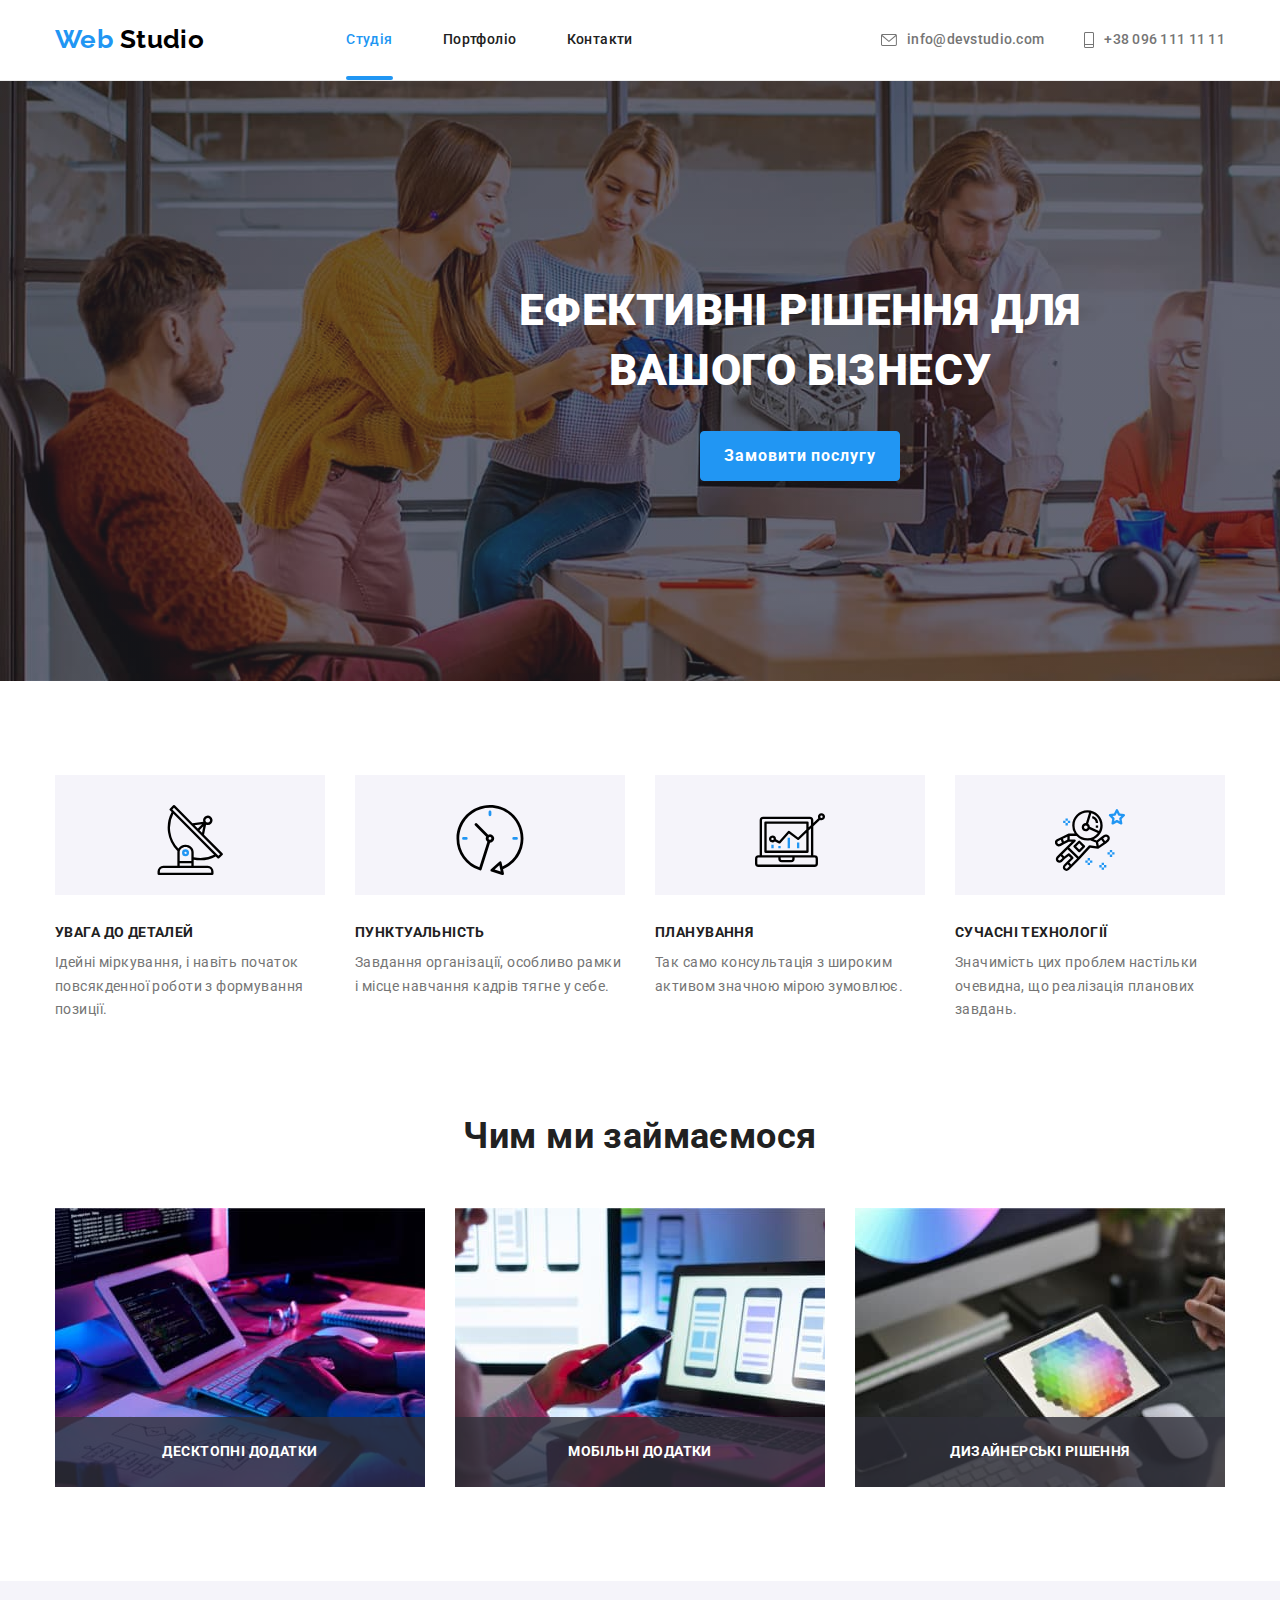
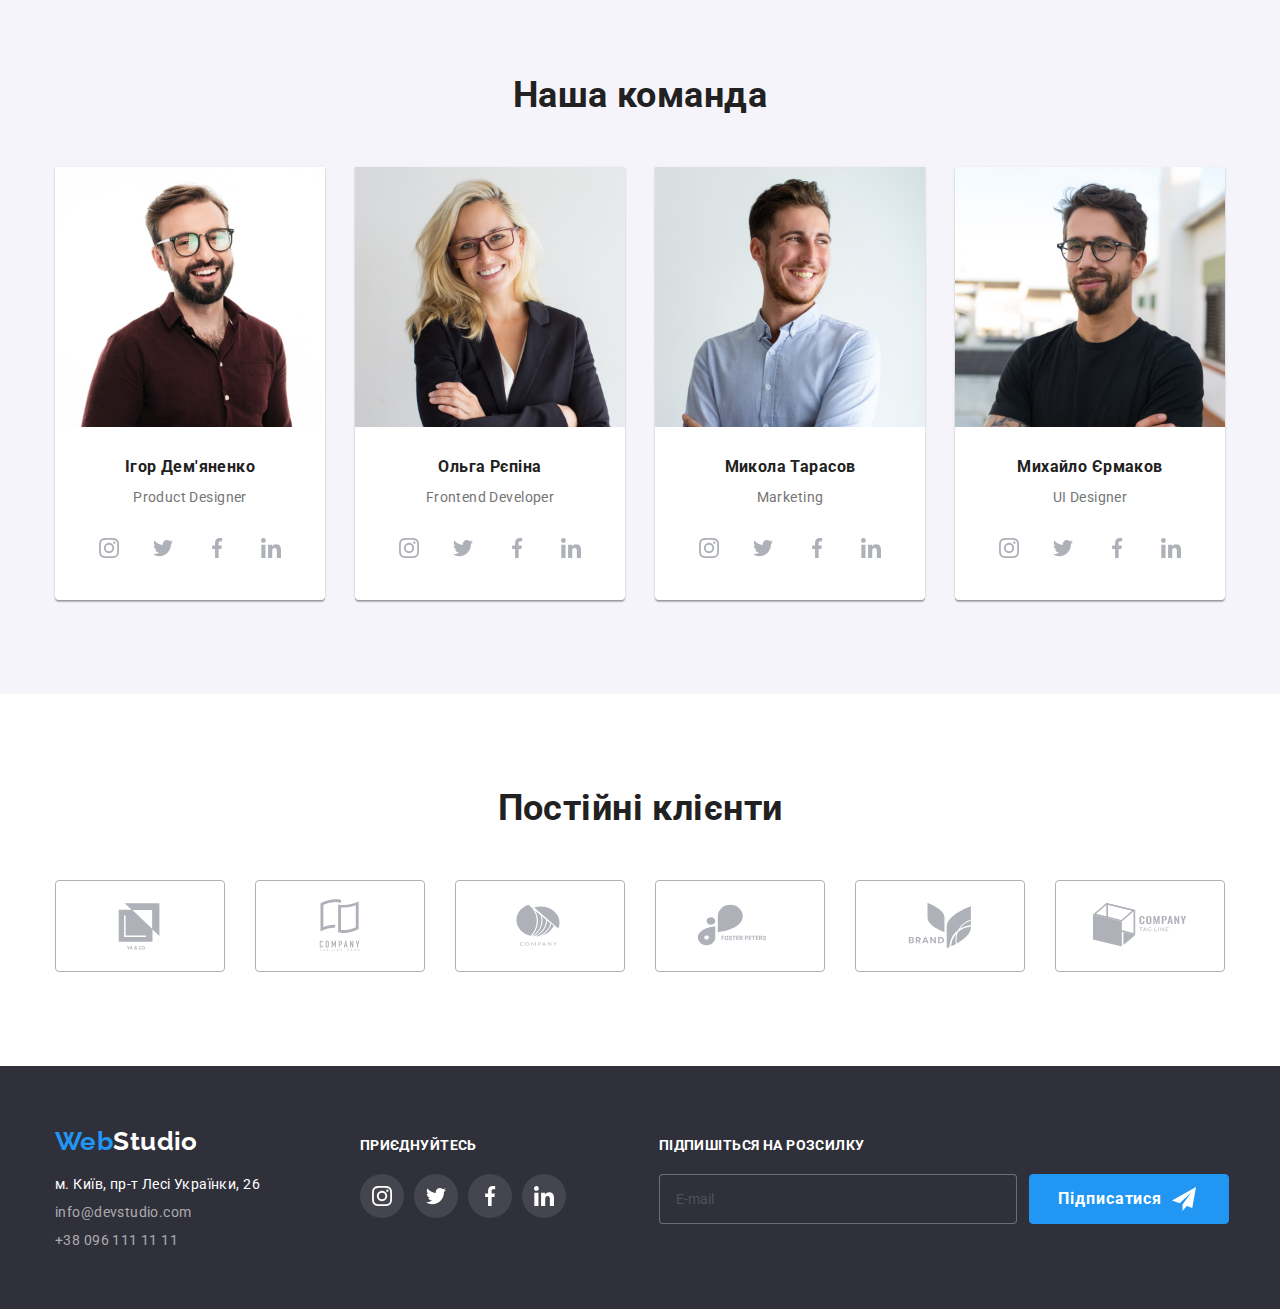
==== commit eac85995: "Hero" ====
--- a/index.html
+++ b/index.html
@@ -22,28 +22,43 @@
 
     <header class="header">
         <div class="header__container container">
-            <nav class="site-nav">
-                <a href="./index.html" class="logo list"><span>Web</span>Studio</a>
-                <ul class="site-nav list">
-                    <li class="item"><a href="" class="current link list">Студія</a></li>
-                    <li class="item"><a href="./portfolio.html" class="link list">Портфоліо</a></li>
-                    <li class="item"><a href="" class="link list">Контакти</a></li>
+            <nav class="nav">
+                <a href="./index.html" class="logo logo--mode-dark list">
+                    <span class="logo--accent">Web</span>
+                    Studio
+                </a>
+                <ul class="nav list">
+                    <li class="nav__item">
+                        <a href=""class="nav__link current list">
+                            Студія
+                        </a>
+                    </li>
+                    <li class="nav__item">
+                        <a href="./portfolio.html" class="nav__link list">
+                            Портфоліо
+                        </a>
+                    </li>
+                    <li class="nav__item">
+                        <a href="" class="nav__link list">
+                            Контакти
+                        </a>
+                    </li>
                 </ul>
             </nav>
 
             <ul class="phone-email list">
 
-                <li class="item">
-                    <a href="mailto:info@devstudio.com" class="list link">
-                        <svg class="phone-icon" width="16" height="12">
+                <li class="phone-email__item">
+                    <a href="mailto:info@devstudio.com" class="phone-email__link list">
+                        <svg class="phone-email__icon" width="16" height="12">
                             <use href="./images/sprit.svg#envelope"></use>
                         </svg>
                         info@devstudio.com</a>
                 </li>
 
-                <li class="item">
-                    <a href="tel:+380961111111" class="list link">
-                        <svg class="phone-icon" width="10" height="16">
+                <li class="phone-email__item">
+                    <a href="tel:+380961111111" class="phone-email__link list">
+                        <svg class="phone-email__icon" width="10" height="16">
                             <use href="./images/sprit.svg#vector"></use>
                         </svg>
                         +38 096 111 11 11</a>
@@ -424,7 +439,7 @@
     <footer class="site-footer">
         <div class="container">
             <div>
-                <a href="./index.html" class="logo logo-footer list"><span>Web</span>Studio</a>
+                <a href="./index.html" class="logo logo--mode-light logo-footer list"><span class="logo--accent">Web</span>Studio</a>
                 <address>
                     м. Київ, пр-т Лесі Українки, 26
                     <div class="footer-top">
--- a/css/styles.css
+++ b/css/styles.css
@@ -10,16 +10,16 @@
     --background-card-content: rgba(255, 255, 255, 1);
 }
 
-
 .page {
     margin: 0;
-    color: var(--primaey-text-color);
 
     font-family: Roboto, sans-serif;
     font-weight: 400;
     font-size: 14px;
     line-height: 1.71;
     letter-spacing: 0.03em;
+
+    color: var(--primaey-text-color);
 }
 
 
@@ -76,7 +76,7 @@
     margin-right: 92px;
     padding-top: 24px;
     padding-bottom: 25px;
-    color: #000000;
+
 
     font-family: 'Raleway', sans-serif;
     font-weight: 700;
@@ -84,9 +84,16 @@
     line-height: 1.19;
 }
 
-.logo--
-span {
+.logo--accent {
     color: var(--accent-logo-color);
+}
+
+.logo--mode-light {
+    color:  #FFFFFF;
+}
+
+.logo--mode-dark {
+    color: #000000;
 }
 
 /*Header*/
@@ -101,18 +108,20 @@
     display: flex;
 }
 
-/*Nav sayte*/
-.site-nav,
-.site-nav .link {
-    display: flex;
-}
-
-
-.site-nav .item+.item {
+/*Nav site*/
+.nav {
+    display: inline-flex;
+}
+
+.nav__link {
+    display: flex;
+}
+
+.nav__item {
     margin-left: 50px;
 }
 
-.site-nav .link {
+.nav__link {
     position: relative;
     color: #212121;
 
@@ -126,16 +135,16 @@
     transition: color 250ms cubic-bezier(0.4, 0, 0.2, 1);
 }
 
-.site-nav .link:hover,
-.site-nav .link:focus {
+.nav__link:hover,
+.nav__link:focus {
     color: var(--link-color);
 }
 
-.site-nav .link.current {
+.current {
     color: var(--link-color);
 }
 
-.site-nav .current::after {
+.current::after {
     content: '';
     display: block;
 
@@ -155,7 +164,7 @@
     align-items: center;
 }
 
-.phone-email .link {
+.phone-email__link {
     display: flex;
     align-items: center;
     padding-top: 32px;
@@ -169,26 +178,22 @@
     letter-spacing: 0.02em;
 
     transition: color 250ms cubic-bezier(0.4, 0, 0.2, 1),
-        fill 250ms cubic-bezier(0.4, 0, 0.2, 1);
-}
-
-.phone-icon {
-    height: 16px;
-    margin-right: 10px;
-
-}
-
-.phone-email .item.item:not(:last-child) {
-    margin-right: 40px;
-
-}
-
-.phone-email .link:hover,
-.phone-email .link:focus {
+    fill 250ms cubic-bezier(0.4, 0, 0.2, 1);
+}
+
+.phone-email__link:hover,
+.phone-email__link:focus {
     color: var(--link-color);
     fill: var(--link-color);
 }
 
+.phone-email__icon {
+    margin-right: 10px;
+}
+
+.phone-email__item:not(:last-child) {
+    margin-right: 40px;
+}
 
 /* Herо */
 .hero {
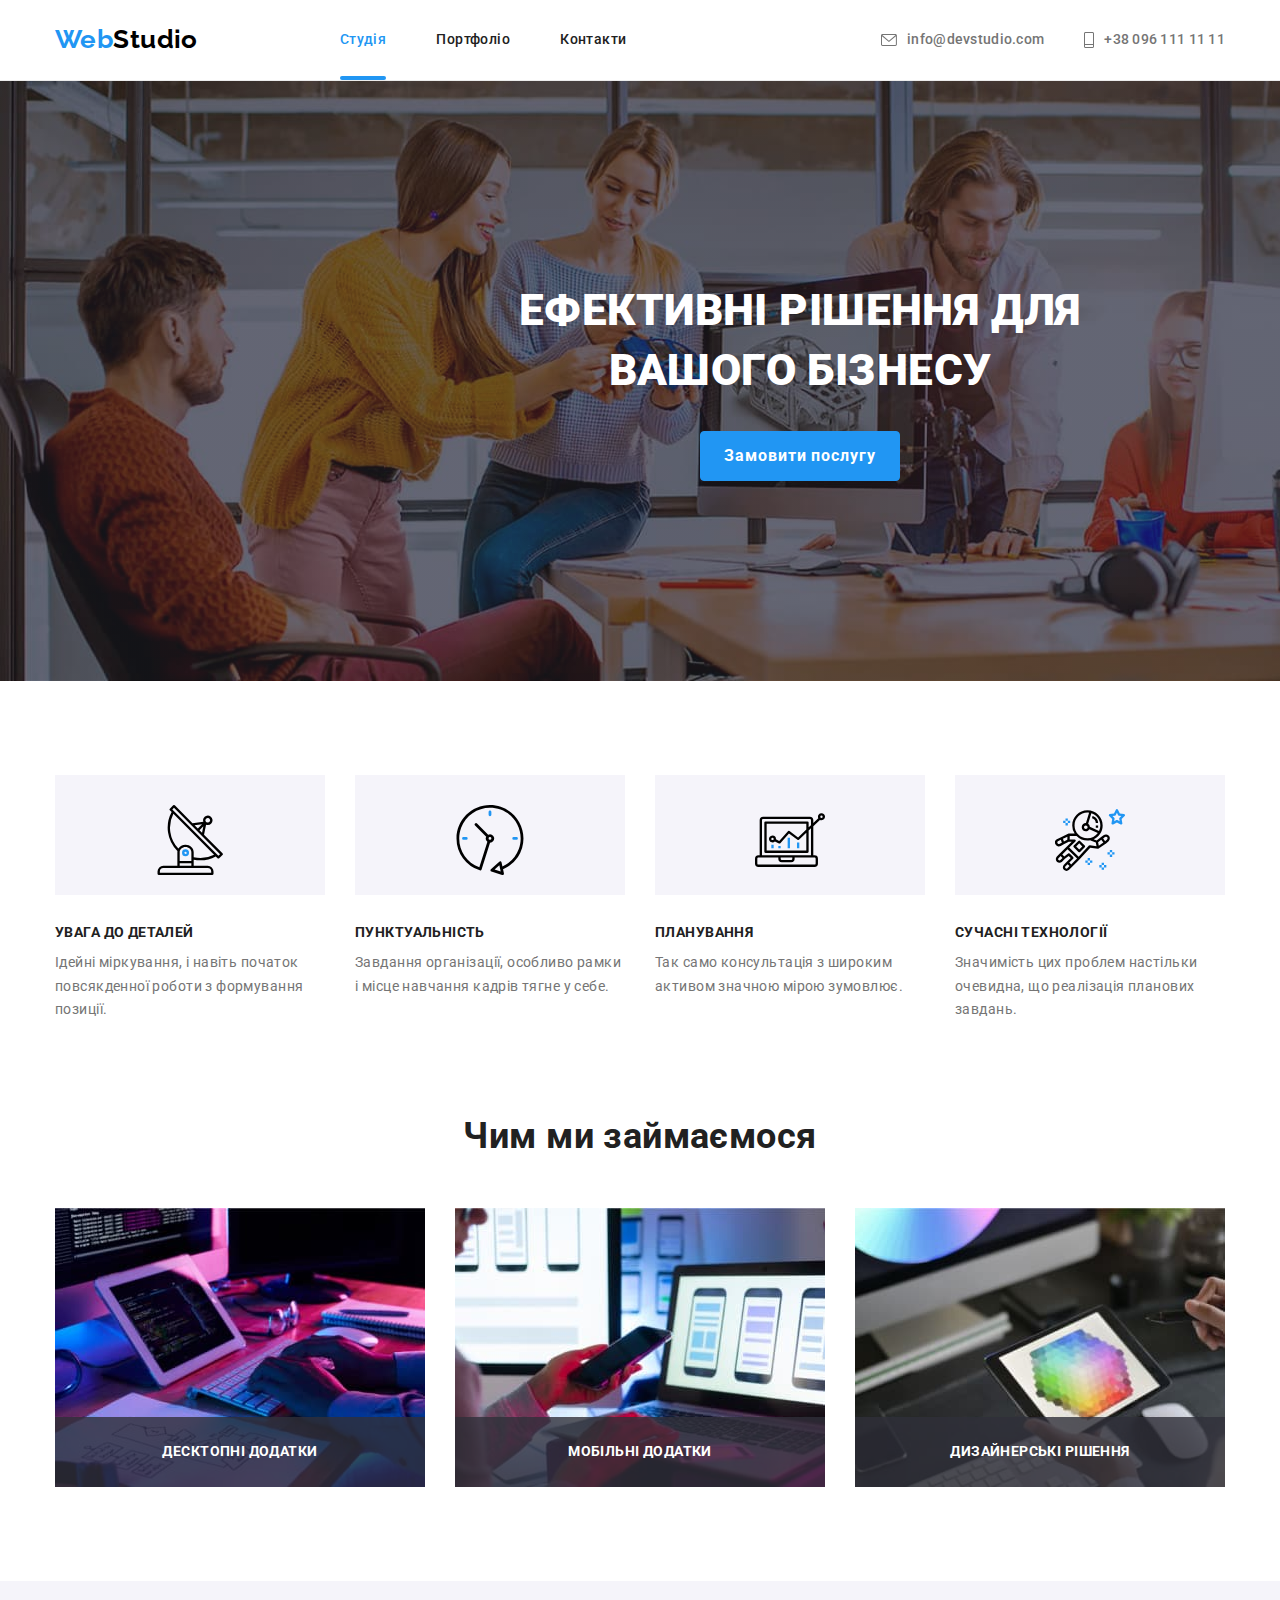
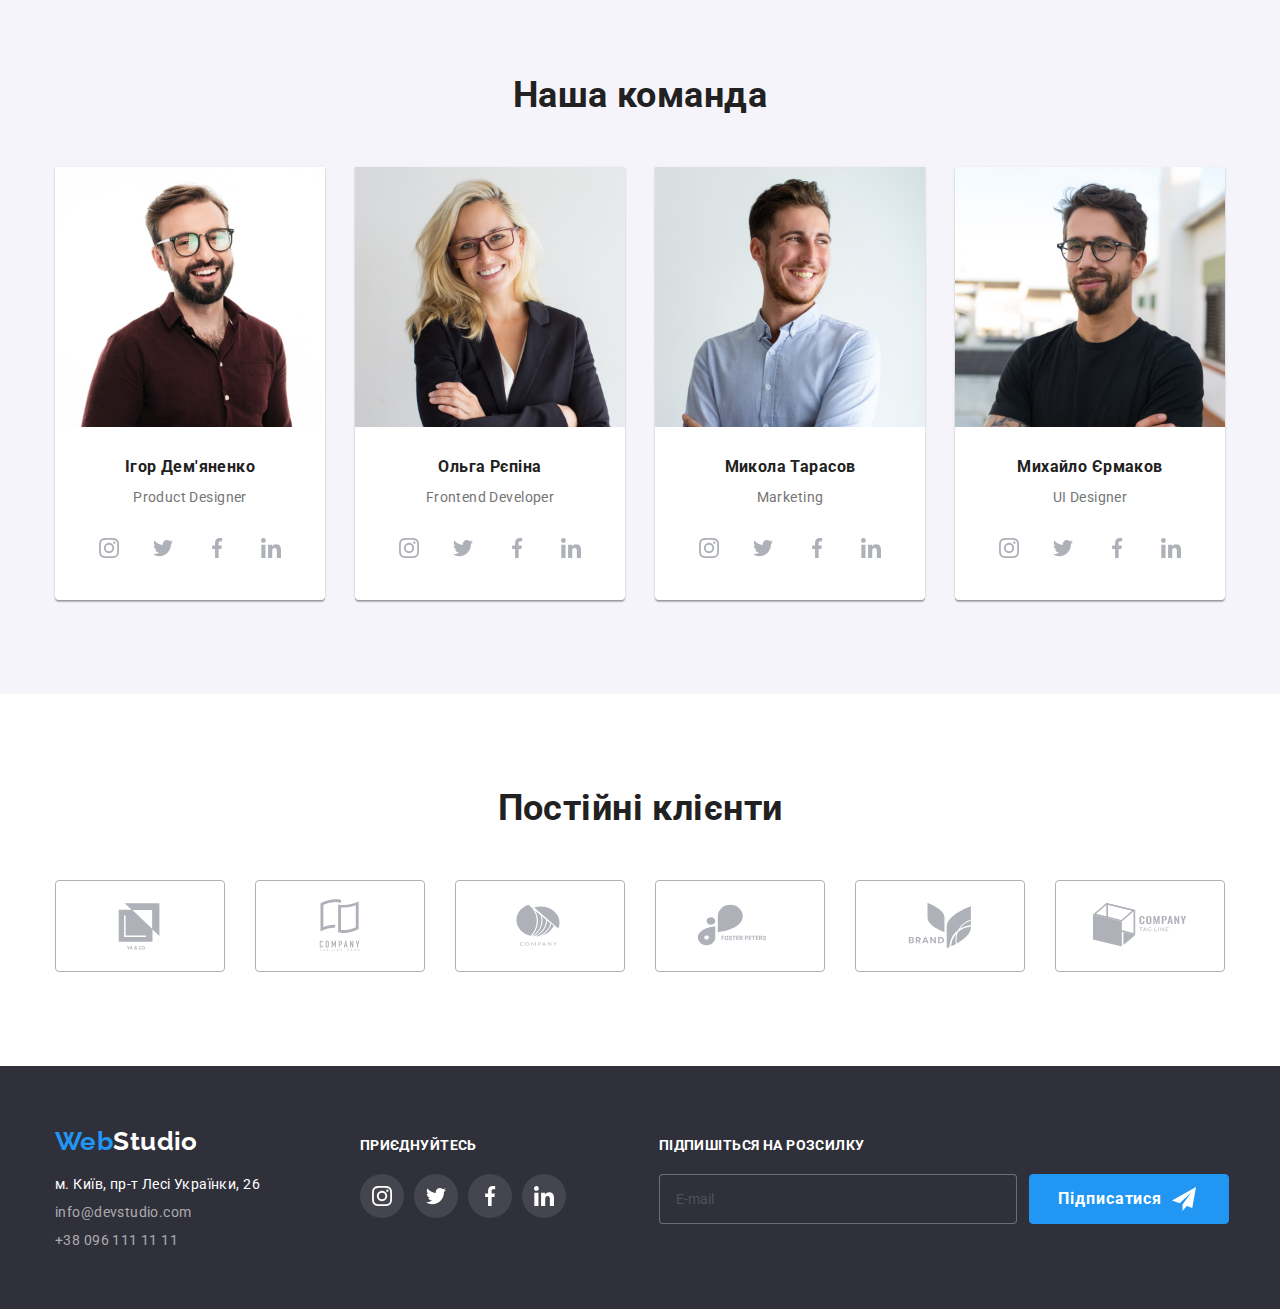
==== commit 5865b09a: "modal" ====
--- a/index.html
+++ b/index.html
@@ -24,12 +24,11 @@
         <div class="header__container container">
             <nav class="nav">
                 <a href="./index.html" class="logo logo--mode-dark list">
-                    <span class="logo--accent">Web</span>
-                    Studio
+                    <span class="logo--accent">Web</span>Studio
                 </a>
                 <ul class="nav list">
                     <li class="nav__item">
-                        <a href=""class="nav__link current list">
+                        <a href="" class="nav__link current list">
                             Студія
                         </a>
                     </li>
@@ -72,7 +71,7 @@
     <main>
         <section class="hero">
             <div class="container">
-                <h1 class="hero-title">Ефективні рішення для вашого бізнесу</h1>
+                <h1 class="hero__title">Ефективні рішення для вашого бізнесу</h1>
                 <button data-modal-open type="button" class="button button-primery">Замовити послугу</button>
 
                 <!--Модальне вікно-->
@@ -80,60 +79,60 @@
                 <div data-modal class="backdrop is-hidden">
                     <div class="modal">
                         <form class="form">
-                            <button data-modal-close type="button" class="button-modal">
+                            <button data-modal-close type="button" class="modal__btn">
                                 <svg width="18" height="18">
                                     <use href="./images/icon.svg#icon-close"></use>
                                 </svg>
                             </button>
-                            <div class="text-mod">Залиште свої дані, ми вам передзвонимо</div>
-                            <div class="form-fild">
-                                <label class="form-label" for="name">
-                                    <span class="text-modal">Ім'я</span>
+                            <div class="modal__text">Залиште свої дані, ми вам передзвонимо</div>
+                            <div class="form__fild">
+                                <label class="form__label" for="name">
+                                    <span class="form__text">Ім'я</span>
                                 </label>
-                                <input class="form-input" type="text" name="name" id="name">
-                                <span class="modal-icon">
+                                <input class="form__input" type="text" name="name" id="name">
+                                <span class="form__icon">
                                     <svg width="18" height="18">
                                         <use href="./images/icon.svg#icon-person"></use>
                                     </svg>
                                 </span>
                             </div>
-                            <div class="form-fild">
-                                <label class="form-label" for="phone">
-                                    <span class="text-modal">Телефон</span>
+                            <div class="form__fild">
+                                <label class="form__label" for="phone">
+                                    <span class="form__text">Телефон</span>
                                 </label>
-                                <input class="form-input" type="tel" name="phone" id="phone">
-                                <span class="modal-icon">
+                                <input class="form__input" type="tel" name="phone" id="phone">
+                                <span class="form__icon">
                                     <svg width="18" height="18">
                                         <use href="./images/icon.svg#icon-phone"></use>
                                     </svg>
                                 </span>
                             </div>
-                            <div class="form-fild">
-                                <label class="form-label" for="email">
-                                    <span class="text-modal">Пошта</span>
+                            <div class="form__fild">
+                                <label class="form__label" for="email">
+                                    <span class="form__text">Пошта</span>
                                 </label>
-                                <input class="form-input" type="email" name="email" id="email">
-                                <span class="modal-icon">
+                                <input class="form__input" type="email" name="email" id="email">
+                                <span class="form__icon">
                                     <svg width="18" height="18">
                                         <use href="./images/icon.svg#icon-email"></use>
                                     </svg>
                                 </span>
                             </div>
                             <!--Відгуки-->
-                            <div class="form-fild">
-                                <label class="form-label" for="comment">
-                                    <span class="text-modal">Коментар</span>
+                            <div class="form__fild">
+                                <label class="form__label" for="comment">
+                                    <span class="form__text">Коментар</span>
                                 </label>
-                                <textarea class="form-input comment" name="comment" id="comment" rows="5"
+                                <textarea class="form__input form__comment" name="comment" id="comment" rows="5"
                                     placeholder="Введіть текст"></textarea>
                             </div>
                             <!--Політикаи приватності, чекбокс-->
 
                             <label class="check">
-                                <input class="check-input" type="checkbox">
-                                <span class="check-box"></span>
-                                <span class="text-mailing"> Погоджуюся з розсилкою та приймаю</span>
-                                <a class="text-mailing text-doc" href="">Умови договору</a>
+                                <input class="check__input" type="checkbox">
+                                <span class="check__box"></span>
+                                <span class="check__text"> Погоджуюся з розсилкою та приймаю</span>
+                                <a class="check__text check__doc" href="">Умови договору</a>
                             </label>
                             <button type="submit" class="button-primery">Відправити</button>
                         </form>
@@ -439,7 +438,8 @@
     <footer class="site-footer">
         <div class="container">
             <div>
-                <a href="./index.html" class="logo logo--mode-light logo-footer list"><span class="logo--accent">Web</span>Studio</a>
+                <a href="./index.html" class="logo logo--mode-light logo-footer list"><span
+                        class="logo--accent">Web</span>Studio</a>
                 <address>
                     м. Київ, пр-т Лесі Українки, 26
                     <div class="footer-top">
--- a/css/styles.css
+++ b/css/styles.css
@@ -214,7 +214,7 @@
     text-transform: uppercase;
 }
 
-.hero-title {
+.hero__title {
     margin-top: 0;
     margin-left: auto;
     margin-right: auto;
@@ -266,11 +266,23 @@
     transition: transform 250ms cubic-bezier(0.4, 0, 0.2, 1);
 }
 
-.backdrop.is-hidden .modal {
+.modal {
     transform: translate(-50%, -50%) scale(0.6);
 }
 
-.button-modal {
+.modal__text {
+    margin-bottom: 12px;
+
+    font-size: 20px;
+    font-weight: 700;
+    line-height: normal;
+    letter-spacing: 0.6px;
+    text-transform: none;
+
+    color: #212121;
+}
+
+.modal__btn {
     display: flex;
     justify-content: center;
     align-items: center;
@@ -292,8 +304,8 @@
     cursor: pointer;
 }
 
-.button-modal:focus,
-.button-modal:hover {
+.modal__btn:focus,
+.modal__btn:hover {
     fill: #2196F3;
     transition: fill 250ms cubic-bezier(0.4, 0, 0.2, 1);
 }
@@ -304,30 +316,18 @@
     padding: 40px;
 }
 
-.text-mod {
-    margin-bottom: 12px;
-
-    font-size: 20px;
-    font-weight: 700;
-    line-height: normal;
-    letter-spacing: 0.6px;
-    text-transform: none;
-
-    color: #212121;
-}
-
-.form-fild {
+.form__fild {
     display: flex;
     flex-direction: column;
     position: relative;
 }
 
-.form-label {
+.form__label {
     margin-bottom: 4px;
     text-align: left;
 }
 
-.text-modal {
+.form__text {
     display: block;
 
     font-size: 12px;
@@ -343,7 +343,7 @@
     letter-spacing: 0.01em;
 }
 
-.form-input {
+.form__input {
     width: 100%;
     height: 40px;
 
@@ -356,42 +356,25 @@
     outline: none;
 }
 
-.modal-icon {
+.form__icon {
     position: absolute;
     margin-left: 12px;
     top: 45%;
 }
 
-.form-input:focus {
+.form__input:focus {
     border: 1px solid #2196F3;
 
     transition: color 250ms cubic-bezier(0.4, 0, 0.2, 1);
 }
 
-.form-input:focus~.modal-icon,
-.form-input:hover~.modal-icon {
+.form__input:focus~.form__icon,
+.form__input:hover~.form__icon {
     fill: #2196F3;
-
     transition: fill 250ms cubic-bezier(0.4, 0, 0.2, 1);
 }
 
-.text-mailing {
-    margin-left: 7px;
-
-    letter-spacing: 0.42px;
-    text-transform: none;
-
-    color: #757575;
-}
-
-.text-doc {
-    text-decoration: underline;
-    outline: none;
-
-    color: #2196F3;
-}
-
-.comment {
+.form__comment {
     padding: 12px 16px;
     margin-bottom: 20px;
 
@@ -408,7 +391,7 @@
 
 }
 
-.check-input {
+.check__input {
     position: absolute;
     width: 1px;
     height: 1px;
@@ -416,7 +399,7 @@
     clip: rect(0 0 0 0);
 }
 
-.check-box {
+.check__box {
     position: absolute;
     display: inline-block;
     margin-left: -15px;
@@ -425,12 +408,12 @@
     background-image: url(../images/check.svg);
 }
 
-.check-input:hover+.check-box,
-.check-input:focus+.check-box {
+.check__input:hover+.check__box,
+.check__input:focus+.check__box {
     background-image: url(../images/check-focus.svg);
 }
 
-.check-input:checked+.check-box {
+.check__input:checked+.check__box {
     border-radius: 2px;
     background-color: #2196F3;
     background-image: url(../images/icon\ check.svg);
@@ -440,6 +423,21 @@
     transition: color 250ms cubic-bezier(0.4, 0, 0.2, 1)
 }
 
+.check__text {
+    margin-left: 7px;
+
+    letter-spacing: 0.42px;
+    text-transform: none;
+
+    color: #757575;
+}
+
+.check__doc {
+    text-decoration: underline;
+    outline: none;
+
+    color: #2196F3;
+}
 
 
 /* Аdvantages */
